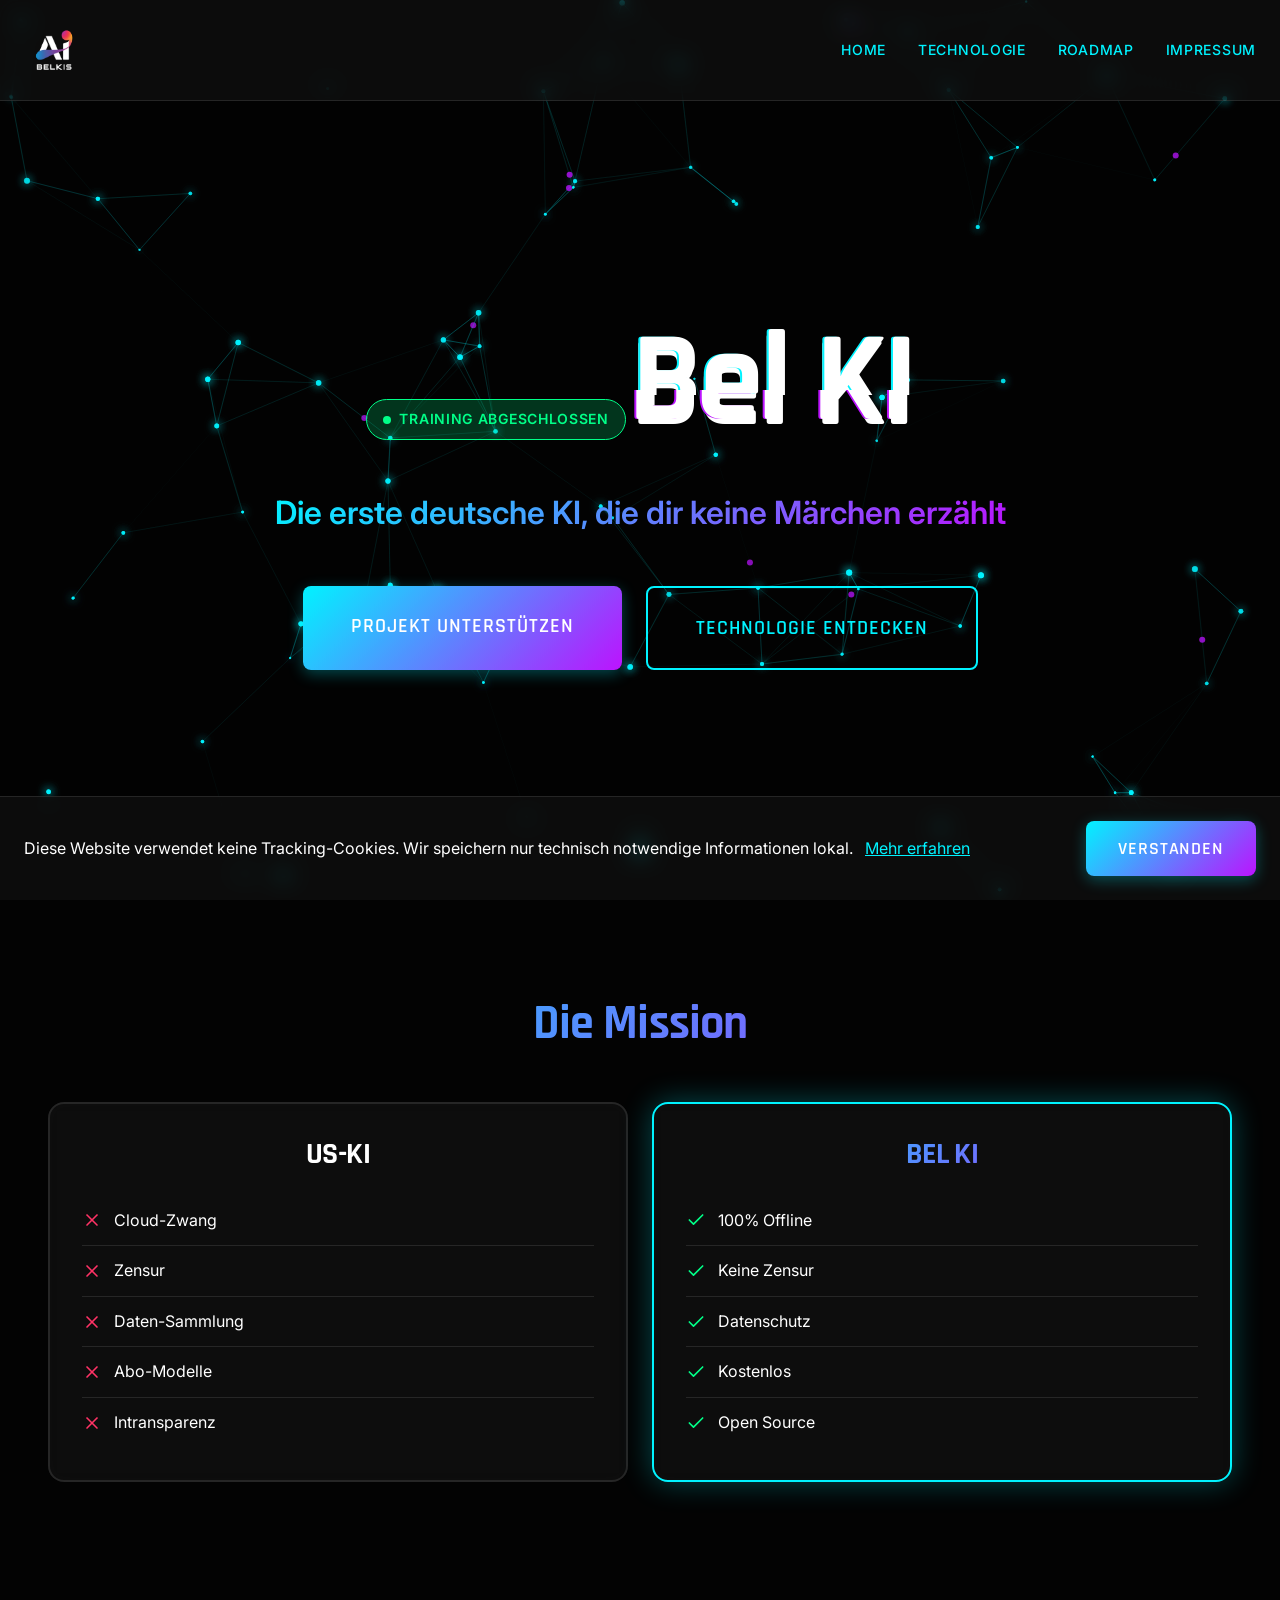
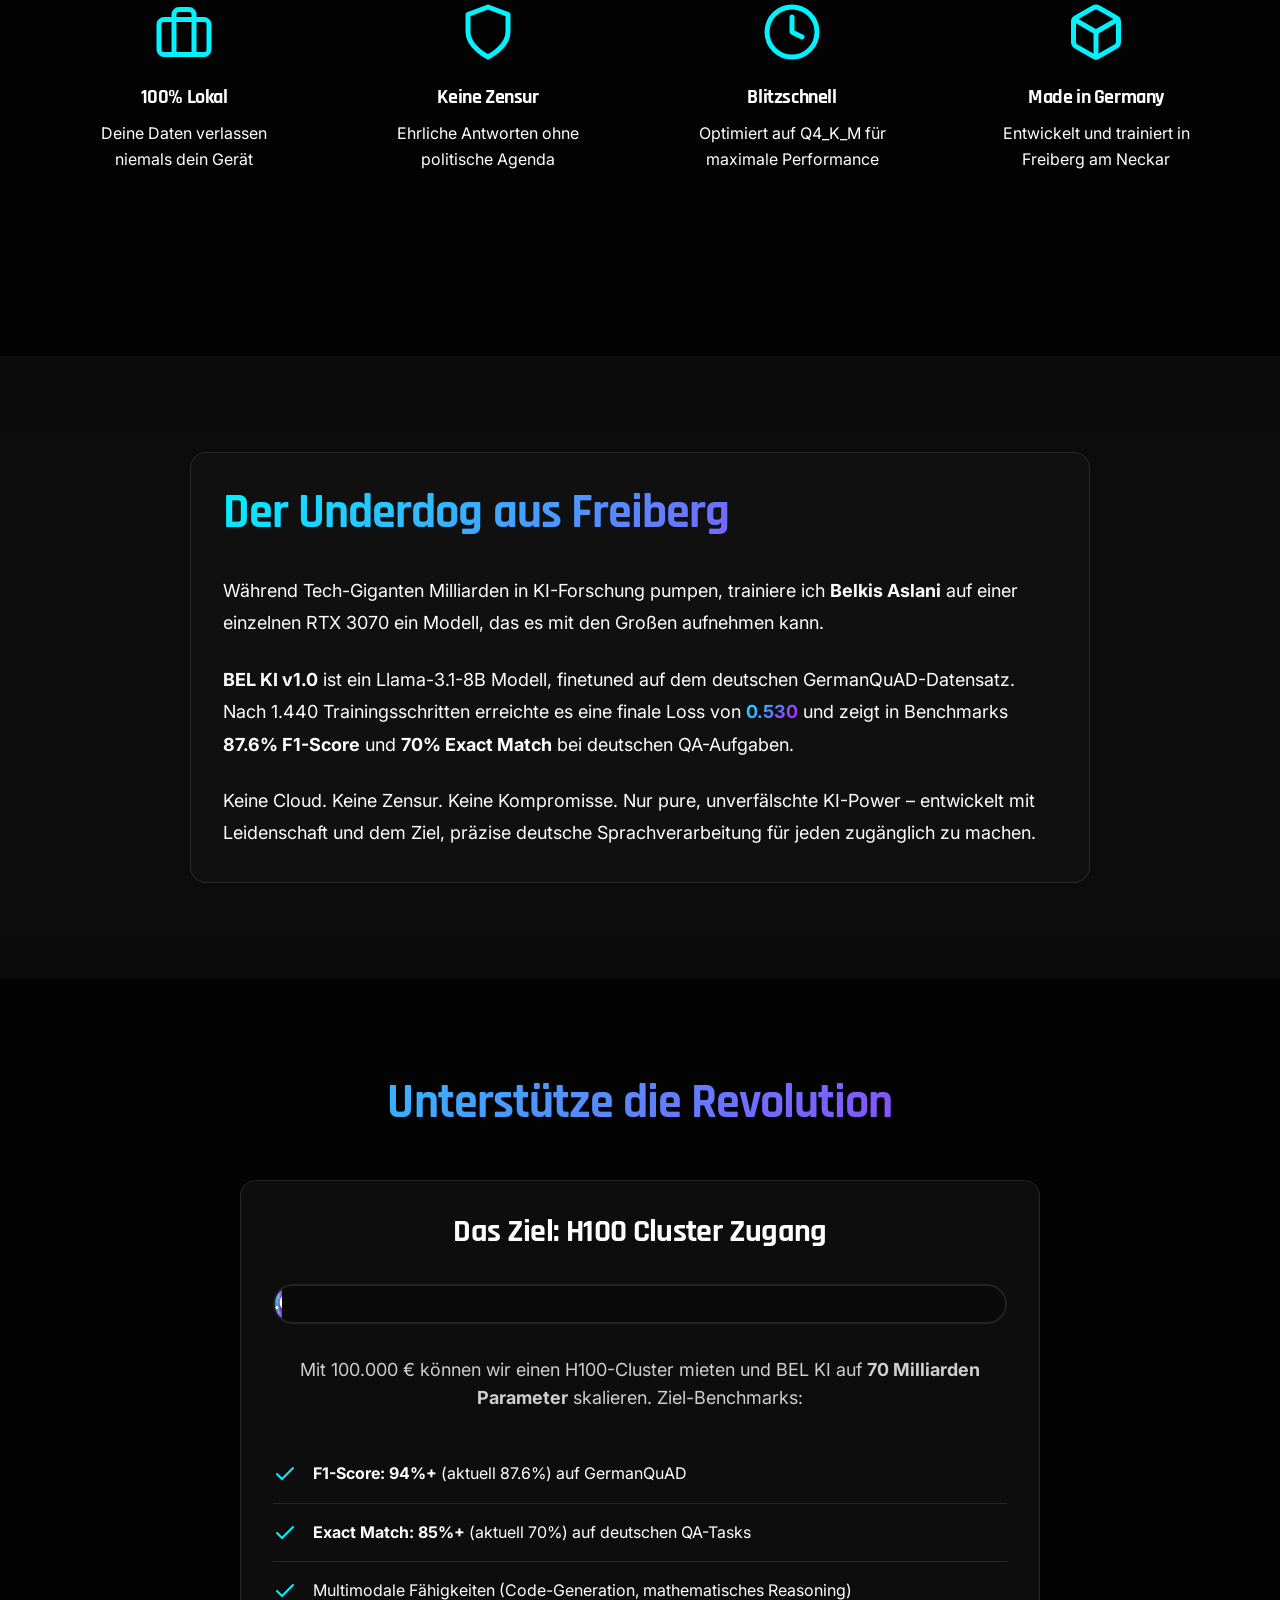
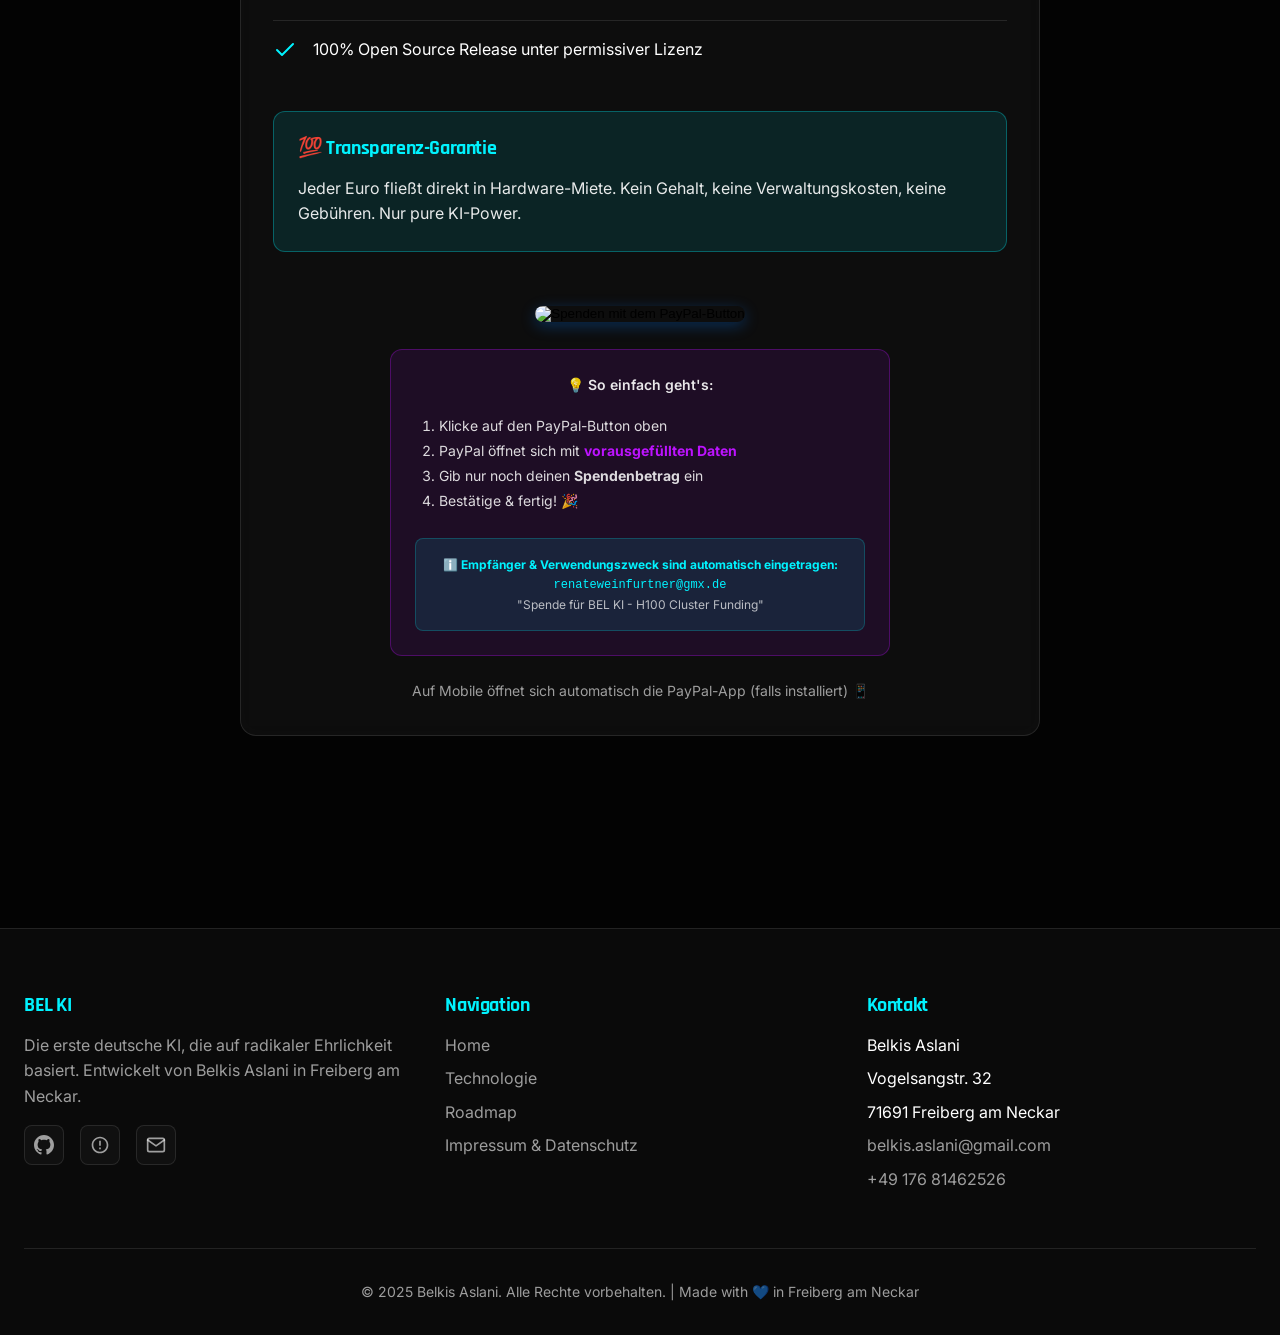
==== index.html @ 287b0efa "feat: Add official benchmarks, SHA256 hash, and harden claims BENCHMARKS: - Add F1 Score (87.64%) an" ====
<!DOCTYPE html>
<html lang="de">
<head>
  <meta charset="UTF-8">
  <meta name="viewport" content="width=device-width, initial-scale=1.0">
  <meta http-equiv="X-UA-Compatible" content="IE=edge">

  <!-- Primary Meta Tags -->
  <title>BEL KI - Wahrheit ohne Kompromiss | Deutsche KI Revolution</title>
  <meta name="title" content="BEL KI - Wahrheit ohne Kompromiss | Deutsche KI Revolution">
  <meta name="description" content="BEL KI ist eine revolutionäre deutsche KI-Initiative. Llama-3.1-8B finetuned auf GermanQuAD. 100% Offline, keine Zensur, radikale Ehrlichkeit. Final Loss: 0.53.">
  <meta name="keywords" content="BEL KI, Deutsche KI, Llama, GermanQuAD, Offline KI, Open Source AI, Belkis Aslani">
  <meta name="author" content="Belkis Aslani">
  <meta name="robots" content="index, follow">

  <!-- Open Graph / Facebook -->
  <meta property="og:type" content="website">
  <meta property="og:url" content="https://yourusername.github.io/BEL-KI/">
  <meta property="og:title" content="BEL KI - Wahrheit ohne Kompromiss">
  <meta property="og:description" content="Revolutionäre deutsche KI. 100% Offline, keine Zensur, radikale Ehrlichkeit.">
  <meta property="og:image" content="https://yourusername.github.io/BEL-KI/assets/img/logo.png">

  <!-- Twitter -->
  <meta property="twitter:card" content="summary_large_image">
  <meta property="twitter:url" content="https://yourusername.github.io/BEL-KI/">
  <meta property="twitter:title" content="BEL KI - Wahrheit ohne Kompromiss">
  <meta property="twitter:description" content="Revolutionäre deutsche KI. 100% Offline, keine Zensur, radikale Ehrlichkeit.">
  <meta property="twitter:image" content="https://yourusername.github.io/BEL-KI/assets/img/logo.png">

  <!-- Preload Critical Resources -->
  <link rel="preconnect" href="https://fonts.googleapis.com">
  <link rel="preconnect" href="https://fonts.gstatic.com" crossorigin>

  <!-- Favicon -->
  <link rel="icon" type="image/png" href="./assets/img/logo.png">

  <!-- Stylesheets -->
  <link rel="stylesheet" href="./assets/css/variables.css">
  <link rel="stylesheet" href="./assets/css/main.css">

  <!-- Schema.org Markup -->
  <script type="application/ld+json">
  {
    "@context": "https://schema.org",
    "@type": "SoftwareApplication",
    "name": "BEL KI",
    "applicationCategory": "AI/Machine Learning",
    "operatingSystem": "Cross-platform",
    "offers": {
      "@type": "Offer",
      "price": "0",
      "priceCurrency": "EUR"
    },
    "author": {
      "@type": "Person",
      "name": "Belkis Aslani"
    }
  }
  </script>
</head>
<body>
  <!-- Header -->
  <header class="header">
    <nav class="nav-container">
      <a href="index.html" class="logo">
        <img src="./assets/img/logo.png" alt="BEL KI Logo" />
      </a>
      <ul class="nav-links">
        <li><a href="index.html">Home</a></li>
        <li><a href="tech.html">Technologie</a></li>
        <li><a href="roadmap.html">Roadmap</a></li>
        <li><a href="legal.html">Impressum</a></li>
      </ul>
      <div class="burger-menu" aria-label="Menu Toggle">
        <div class="burger-line"></div>
        <div class="burger-line"></div>
        <div class="burger-line"></div>
      </div>
    </nav>
  </header>

  <!-- Hero Section -->
  <section class="hero">
    <canvas id="heroCanvas" class="hero-canvas" aria-hidden="true"></canvas>

    <div class="hero-content">
      <div class="badge badge-success badge-pulse">
        Training Abgeschlossen
      </div>

      <h1 class="hero-title">
        <span class="glitch" data-text="Bel KI">Bel KI</span>
      </h1>

      <p class="hero-subtitle">
        Die erste deutsche KI, die dir keine Märchen erzählt
      </p>

      <div class="hero-cta">
        <a href="#fundraising" class="btn btn-primary btn-large">
          Projekt unterstützen
        </a>
        <a href="tech.html" class="btn btn-secondary btn-large">
          Technologie entdecken
        </a>
      </div>
    </div>

    <div class="scroll-indicator">
      <svg xmlns="http://www.w3.org/2000/svg" fill="none" viewBox="0 0 24 24" stroke="currentColor">
        <path stroke-linecap="round" stroke-linejoin="round" stroke-width="2" d="M19 14l-7 7m0 0l-7-7m7 7V3" />
      </svg>
    </div>
  </section>

  <!-- Mission Section -->
  <section class="section" id="mission">
    <div class="container">
      <h2 class="text-center gradient-text mb-12">Die Mission</h2>

      <div class="comparison-table fade-in">
        <div class="comparison-card">
          <h3>US-KI</h3>
          <ul>
            <li>
              <svg xmlns="http://www.w3.org/2000/svg" width="20" height="20" viewBox="0 0 24 24" fill="none" stroke="#ff3366" stroke-width="2" stroke-linecap="round" stroke-linejoin="round"><line x1="18" y1="6" x2="6" y2="18"></line><line x1="6" y1="6" x2="18" y2="18"></line></svg>
              Cloud-Zwang
            </li>
            <li>
              <svg xmlns="http://www.w3.org/2000/svg" width="20" height="20" viewBox="0 0 24 24" fill="none" stroke="#ff3366" stroke-width="2" stroke-linecap="round" stroke-linejoin="round"><line x1="18" y1="6" x2="6" y2="18"></line><line x1="6" y1="6" x2="18" y2="18"></line></svg>
              Zensur
            </li>
            <li>
              <svg xmlns="http://www.w3.org/2000/svg" width="20" height="20" viewBox="0 0 24 24" fill="none" stroke="#ff3366" stroke-width="2" stroke-linecap="round" stroke-linejoin="round"><line x1="18" y1="6" x2="6" y2="18"></line><line x1="6" y1="6" x2="18" y2="18"></line></svg>
              Daten-Sammlung
            </li>
            <li>
              <svg xmlns="http://www.w3.org/2000/svg" width="20" height="20" viewBox="0 0 24 24" fill="none" stroke="#ff3366" stroke-width="2" stroke-linecap="round" stroke-linejoin="round"><line x1="18" y1="6" x2="6" y2="18"></line><line x1="6" y1="6" x2="18" y2="18"></line></svg>
              Abo-Modelle
            </li>
            <li>
              <svg xmlns="http://www.w3.org/2000/svg" width="20" height="20" viewBox="0 0 24 24" fill="none" stroke="#ff3366" stroke-width="2" stroke-linecap="round" stroke-linejoin="round"><line x1="18" y1="6" x2="6" y2="18"></line><line x1="6" y1="6" x2="18" y2="18"></line></svg>
              Intransparenz
            </li>
          </ul>
        </div>

        <div class="comparison-card highlight">
          <h3 class="gradient-text">BEL KI</h3>
          <ul>
            <li>
              <svg xmlns="http://www.w3.org/2000/svg" width="20" height="20" viewBox="0 0 24 24" fill="none" stroke="#00ff88" stroke-width="2" stroke-linecap="round" stroke-linejoin="round"><polyline points="20 6 9 17 4 12"></polyline></svg>
              100% Offline
            </li>
            <li>
              <svg xmlns="http://www.w3.org/2000/svg" width="20" height="20" viewBox="0 0 24 24" fill="none" stroke="#00ff88" stroke-width="2" stroke-linecap="round" stroke-linejoin="round"><polyline points="20 6 9 17 4 12"></polyline></svg>
              Keine Zensur
            </li>
            <li>
              <svg xmlns="http://www.w3.org/2000/svg" width="20" height="20" viewBox="0 0 24 24" fill="none" stroke="#00ff88" stroke-width="2" stroke-linecap="round" stroke-linejoin="round"><polyline points="20 6 9 17 4 12"></polyline></svg>
              Datenschutz
            </li>
            <li>
              <svg xmlns="http://www.w3.org/2000/svg" width="20" height="20" viewBox="0 0 24 24" fill="none" stroke="#00ff88" stroke-width="2" stroke-linecap="round" stroke-linejoin="round"><polyline points="20 6 9 17 4 12"></polyline></svg>
              Kostenlos
            </li>
            <li>
              <svg xmlns="http://www.w3.org/2000/svg" width="20" height="20" viewBox="0 0 24 24" fill="none" stroke="#00ff88" stroke-width="2" stroke-linecap="round" stroke-linejoin="round"><polyline points="20 6 9 17 4 12"></polyline></svg>
              Open Source
            </li>
          </ul>
        </div>
      </div>

      <div class="icon-grid fade-in" style="margin-top: 6rem;">
        <div class="icon-card">
          <svg xmlns="http://www.w3.org/2000/svg" width="60" height="60" viewBox="0 0 24 24" fill="none" stroke="currentColor" stroke-width="2" stroke-linecap="round" stroke-linejoin="round"><rect x="2" y="7" width="20" height="14" rx="2" ry="2"></rect><path d="M16 21V5a2 2 0 0 0-2-2h-4a2 2 0 0 0-2 2v16"></path></svg>
          <h4>100% Lokal</h4>
          <p>Deine Daten verlassen niemals dein Gerät</p>
        </div>

        <div class="icon-card">
          <svg xmlns="http://www.w3.org/2000/svg" width="60" height="60" viewBox="0 0 24 24" fill="none" stroke="currentColor" stroke-width="2" stroke-linecap="round" stroke-linejoin="round"><path d="M12 22s8-4 8-10V5l-8-3-8 3v7c0 6 8 10 8 10z"></path></svg>
          <h4>Keine Zensur</h4>
          <p>Ehrliche Antworten ohne politische Agenda</p>
        </div>

        <div class="icon-card">
          <svg xmlns="http://www.w3.org/2000/svg" width="60" height="60" viewBox="0 0 24 24" fill="none" stroke="currentColor" stroke-width="2" stroke-linecap="round" stroke-linejoin="round"><circle cx="12" cy="12" r="10"></circle><polyline points="12 6 12 12 16 14"></polyline></svg>
          <h4>Blitzschnell</h4>
          <p>Optimiert auf Q4_K_M für maximale Performance</p>
        </div>

        <div class="icon-card">
          <svg xmlns="http://www.w3.org/2000/svg" width="60" height="60" viewBox="0 0 24 24" fill="none" stroke="currentColor" stroke-width="2" stroke-linecap="round" stroke-linejoin="round"><path d="M21 16V8a2 2 0 0 0-1-1.73l-7-4a2 2 0 0 0-2 0l-7 4A2 2 0 0 0 3 8v8a2 2 0 0 0 1 1.73l7 4a2 2 0 0 0 2 0l7-4A2 2 0 0 0 21 16z"></path><polyline points="3.27 6.96 12 12.01 20.73 6.96"></polyline><line x1="12" y1="22.08" x2="12" y2="12"></line></svg>
          <h4>Made in Germany</h4>
          <p>Entwickelt und trainiert in Freiberg am Neckar</p>
        </div>
      </div>
    </div>
  </section>

  <!-- Story Section -->
  <section class="section" style="background: rgba(20, 20, 20, 0.5);">
    <div class="container">
      <div class="glass-card fade-in" style="max-width: 900px; margin: 0 auto;">
        <h2 class="gradient-text mb-8">Der Underdog aus Freiberg</h2>
        <p style="font-size: 1.125rem; line-height: 1.8; margin-bottom: 1.5rem;">
          Während Tech-Giganten Milliarden in KI-Forschung pumpen, trainiere ich <strong>Belkis Aslani</strong> auf einer einzelnen RTX 3070 ein Modell, das es mit den Großen aufnehmen kann.
        </p>
        <p style="font-size: 1.125rem; line-height: 1.8; margin-bottom: 1.5rem;">
          <strong>BEL KI v1.0</strong> ist ein Llama-3.1-8B Modell, finetuned auf dem deutschen GermanQuAD-Datensatz. Nach 1.440 Trainingsschritten erreichte es eine finale Loss von <span class="gradient-text" style="font-weight: 700;">0.530</span> und zeigt in Benchmarks <strong>87.6% F1-Score</strong> und <strong>70% Exact Match</strong> bei deutschen QA-Aufgaben.
        </p>
        <p style="font-size: 1.125rem; line-height: 1.8;">
          Keine Cloud. Keine Zensur. Keine Kompromisse. Nur pure, unverfälschte KI-Power – entwickelt mit Leidenschaft und dem Ziel, präzise deutsche Sprachverarbeitung für jeden zugänglich zu machen.
        </p>
      </div>
    </div>
  </section>

  <!-- Fundraising Section -->
  <section class="section" id="fundraising">
    <div class="container">
      <h2 class="text-center gradient-text mb-12">Unterstütze die Revolution</h2>

      <div class="glass-card fade-in" style="max-width: 800px; margin: 0 auto;">
        <h3 class="text-center mb-8" style="font-size: 2rem;">Das Ziel: H100 Cluster Zugang</h3>

        <div class="progress-container">
          <div class="progress-bar" data-progress="1" style="width: 1%;">
            <div class="progress-text">1000 € / 100.000 €</div>
          </div>
        </div>

        <p class="text-center mt-8" style="font-size: 1.125rem; color: rgba(255,255,255,0.8);">
          Mit 100.000 € können wir einen H100-Cluster mieten und BEL KI auf <strong>70 Milliarden Parameter</strong> skalieren. Ziel-Benchmarks:
        </p>

        <ul style="list-style: none; margin: 2rem 0; padding: 0;">
          <li style="padding: 1rem 0; border-bottom: 1px solid rgba(255,255,255,0.1); display: flex; align-items: center; gap: 1rem; flex-wrap: wrap;">
            <svg xmlns="http://www.w3.org/2000/svg" width="24" height="24" viewBox="0 0 24 24" fill="none" stroke="#00f3ff" stroke-width="2" stroke-linecap="round" stroke-linejoin="round"><polyline points="20 6 9 17 4 12"></polyline></svg>
            <span><strong>F1-Score: 94%+</strong> (aktuell 87.6%) auf GermanQuAD</span>
          </li>
          <li style="padding: 1rem 0; border-bottom: 1px solid rgba(255,255,255,0.1); display: flex; align-items: center; gap: 1rem; flex-wrap: wrap;">
            <svg xmlns="http://www.w3.org/2000/svg" width="24" height="24" viewBox="0 0 24 24" fill="none" stroke="#00f3ff" stroke-width="2" stroke-linecap="round" stroke-linejoin="round"><polyline points="20 6 9 17 4 12"></polyline></svg>
            <span><strong>Exact Match: 85%+</strong> (aktuell 70%) auf deutschen QA-Tasks</span>
          </li>
          <li style="padding: 1rem 0; border-bottom: 1px solid rgba(255,255,255,0.1); display: flex; align-items: center; gap: 1rem; flex-wrap: wrap;">
            <svg xmlns="http://www.w3.org/2000/svg" width="24" height="24" viewBox="0 0 24 24" fill="none" stroke="#00f3ff" stroke-width="2" stroke-linecap="round" stroke-linejoin="round"><polyline points="20 6 9 17 4 12"></polyline></svg>
            <span>Multimodale Fähigkeiten (Code-Generation, mathematisches Reasoning)</span>
          </li>
          <li style="padding: 1rem 0; display: flex; align-items: center; gap: 1rem; flex-wrap: wrap;">
            <svg xmlns="http://www.w3.org/2000/svg" width="24" height="24" viewBox="0 0 24 24" fill="none" stroke="#00f3ff" stroke-width="2" stroke-linecap="round" stroke-linejoin="round"><polyline points="20 6 9 17 4 12"></polyline></svg>
            <span>100% Open Source Release unter permissiver Lizenz</span>
          </li>
        </ul>

        <div style="background: rgba(0, 243, 255, 0.1); border: 1px solid rgba(0, 243, 255, 0.3); border-radius: 0.75rem; padding: 1.5rem; margin: 2rem 0;">
          <h4 style="color: #00f3ff; margin-bottom: 1rem; font-size: 1.25rem;">💯 Transparenz-Garantie</h4>
          <p style="margin: 0; color: rgba(255,255,255,0.9);">
            Jeder Euro fließt direkt in Hardware-Miete. Kein Gehalt, keine Verwaltungskosten, keine Gebühren. Nur pure KI-Power.
          </p>
        </div>

        <div class="text-center mt-12">
          <!-- Official PayPal Donate Button -->
          <form action="https://www.paypal.com/donate" method="post" target="_blank" style="display: inline-block;">
            <input type="hidden" name="business" value="renateweinfurtner@gmx.de" />
            <input type="hidden" name="item_name" value="Spende - BEL KI - H100 Cluster Funding" />
            <input type="hidden" name="currency_code" value="EUR" />
            <input type="hidden" name="no_shipping" value="1" />
            <input type="image" src="https://www.paypalobjects.com/de_DE/DE/i/btn/btn_donateCC_LG.gif" border="0" name="submit" title="PayPal - Einfach, schnell und sicher online bezahlen!" alt="Spenden mit dem PayPal-Button" style="cursor: pointer; border-radius: 8px; box-shadow: 0 4px 15px rgba(0, 123, 255, 0.3); transition: transform 0.2s ease;" onmouseover="this.style.transform='scale(1.05)'" onmouseout="this.style.transform='scale(1)'" />
          </form>

          <div style="margin-top: 1.5rem; padding: 1.5rem; background: rgba(188, 19, 254, 0.1); border: 1px solid rgba(188, 19, 254, 0.3); border-radius: 0.75rem; max-width: 500px; margin-left: auto; margin-right: auto;">
            <p style="margin: 0 0 1rem 0; font-size: 0.875rem; color: rgba(255,255,255,0.9); font-weight: 600;">
              💡 So einfach geht's:
            </p>
            <ol style="text-align: left; margin: 0; padding-left: 1.5rem; font-size: 0.875rem; color: rgba(255,255,255,0.85); line-height: 1.8;">
              <li>Klicke auf den PayPal-Button oben</li>
              <li>PayPal öffnet sich mit <strong style="color: #bc13fe;">vorausgefüllten Daten</strong></li>
              <li>Gib nur noch deinen <strong>Spendenbetrag</strong> ein</li>
              <li>Bestätige & fertig! 🎉</li>
            </ol>
            <div style="margin-top: 1.5rem; padding: 1rem; background: rgba(0, 243, 255, 0.1); border: 1px solid rgba(0, 243, 255, 0.2); border-radius: 0.5rem;">
              <p style="margin: 0; font-size: 0.75rem; color: rgba(255,255,255,0.7); line-height: 1.6;">
                <strong style="color: #00f3ff;">ℹ️ Empfänger & Verwendungszweck sind automatisch eingetragen:</strong><br>
                <code style="color: #00f3ff; font-size: 0.75rem;">renateweinfurtner@gmx.de</code><br>
                "Spende für BEL KI - H100 Cluster Funding"
              </p>
            </div>
          </div>

          <p style="margin-top: 1.5rem; font-size: 0.875rem; color: rgba(255,255,255,0.6);">
            Auf Mobile öffnet sich automatisch die PayPal-App (falls installiert) 📱
          </p>
        </div>
      </div>
    </div>
  </section>

  <!-- Footer -->
  <footer class="footer">
    <div class="footer-container">
      <div class="footer-section">
        <h3>BEL KI</h3>
        <p style="color: rgba(255,255,255,0.6); margin-top: 1rem;">
          Die erste deutsche KI, die auf radikaler Ehrlichkeit basiert. Entwickelt von Belkis Aslani in Freiberg am Neckar.
        </p>
        <div class="social-links">
          <a href="https://github.com/BEKO2210" target="_blank" rel="noopener noreferrer" class="social-icon" aria-label="GitHub">
            <svg xmlns="http://www.w3.org/2000/svg" width="20" height="20" viewBox="0 0 24 24" fill="currentColor"><path d="M12 0c-6.626 0-12 5.373-12 12 0 5.302 3.438 9.8 8.207 11.387.599.111.793-.261.793-.577v-2.234c-3.338.726-4.033-1.416-4.033-1.416-.546-1.387-1.333-1.756-1.333-1.756-1.089-.745.083-.729.083-.729 1.205.084 1.839 1.237 1.839 1.237 1.07 1.834 2.807 1.304 3.492.997.107-.775.418-1.305.762-1.604-2.665-.305-5.467-1.334-5.467-5.931 0-1.311.469-2.381 1.236-3.221-.124-.303-.535-1.524.117-3.176 0 0 1.008-.322 3.301 1.23.957-.266 1.983-.399 3.003-.404 1.02.005 2.047.138 3.006.404 2.291-1.552 3.297-1.23 3.297-1.23.653 1.653.242 2.874.118 3.176.77.84 1.235 1.911 1.235 3.221 0 4.609-2.807 5.624-5.479 5.921.43.372.823 1.102.823 2.222v3.293c0 .319.192.694.801.576 4.765-1.589 8.199-6.086 8.199-11.386 0-6.627-5.373-12-12-12z"/></svg>
          </a>
          <a href="https://huggingface.co/Beko2210" target="_blank" rel="noopener noreferrer" class="social-icon" aria-label="HuggingFace">
            <svg xmlns="http://www.w3.org/2000/svg" width="20" height="20" viewBox="0 0 24 24" fill="currentColor"><path d="M12 2C6.48 2 2 6.48 2 12s4.48 10 10 10 10-4.48 10-10S17.52 2 12 2zm0 18c-4.41 0-8-3.59-8-8s3.59-8 8-8 8 3.59 8 8-3.59 8-8 8zm-1-13h2v6h-2zm0 8h2v2h-2z"/></svg>
          </a>
          <a href="mailto:belkis.aslani@gmail.com" class="social-icon" aria-label="Email">
            <svg xmlns="http://www.w3.org/2000/svg" width="20" height="20" viewBox="0 0 24 24" fill="none" stroke="currentColor" stroke-width="2" stroke-linecap="round" stroke-linejoin="round"><path d="M4 4h16c1.1 0 2 .9 2 2v12c0 1.1-.9 2-2 2H4c-1.1 0-2-.9-2-2V6c0-1.1.9-2 2-2z"></path><polyline points="22,6 12,13 2,6"></polyline></svg>
          </a>
        </div>
      </div>

      <div class="footer-section">
        <h3>Navigation</h3>
        <ul>
          <li><a href="index.html">Home</a></li>
          <li><a href="tech.html">Technologie</a></li>
          <li><a href="roadmap.html">Roadmap</a></li>
          <li><a href="legal.html">Impressum & Datenschutz</a></li>
        </ul>
      </div>

      <div class="footer-section">
        <h3>Kontakt</h3>
        <ul style="list-style: none;">
          <li style="margin-bottom: 0.5rem;">Belkis Aslani</li>
          <li style="margin-bottom: 0.5rem;">Vogelsangstr. 32</li>
          <li style="margin-bottom: 0.5rem;">71691 Freiberg am Neckar</li>
          <li style="margin-bottom: 0.5rem;">
            <a href="mailto:belkis.aslani@gmail.com">belkis.aslani@gmail.com</a>
          </li>
          <li>
            <a href="tel:+4917681462526">+49 176 81462526</a>
          </li>
        </ul>
      </div>
    </div>

    <div class="footer-bottom">
      <p>&copy; 2025 Belkis Aslani. Alle Rechte vorbehalten. | Made with 💙 in Freiberg am Neckar</p>
    </div>
  </footer>

  <!-- Cookie Banner -->
  <div class="cookie-banner">
    <div class="cookie-content">
      <p style="margin: 0;">
        Diese Website verwendet keine Tracking-Cookies. Wir speichern nur technisch notwendige Informationen lokal.
        <a href="legal.html#datenschutz" style="text-decoration: underline; margin-left: 0.5rem;">Mehr erfahren</a>
      </p>
      <div class="cookie-buttons">
        <button class="btn btn-primary accept-cookies">Verstanden</button>
      </div>
    </div>
  </div>

  <!-- Scripts -->
  <script src="./assets/js/canvas.js" defer></script>
  <script src="./assets/js/main.js" defer></script>
</body>
</html>
---- assets/css/variables.css ----
/* BEL KI - The Sovereign Aesthetic */
/* Design System Variables */

:root {
  /* Colors */
  --color-black: #030303;
  --color-black-lighter: #0a0a0a;
  --color-black-light: #141414;
  --color-cyan: #00f3ff;
  --color-cyan-dim: rgba(0, 243, 255, 0.6);
  --color-cyan-glow: rgba(0, 243, 255, 0.3);
  --color-purple: #bc13fe;
  --color-purple-dim: rgba(188, 19, 254, 0.6);
  --color-purple-glow: rgba(188, 19, 254, 0.3);
  --color-white: #ffffff;
  --color-white-dim: rgba(255, 255, 255, 0.8);
  --color-white-subtle: rgba(255, 255, 255, 0.6);
  --color-gray: #808080;
  --color-success: #00ff88;
  --color-warning: #ffaa00;
  --color-error: #ff3366;

  /* Typography */
  --font-headline: 'Rajdhani', sans-serif;
  --font-body: 'Inter', sans-serif;
  --font-mono: 'Courier New', monospace;

  /* Font Sizes */
  --text-xs: 0.75rem;
  --text-sm: 0.875rem;
  --text-base: 1rem;
  --text-lg: 1.125rem;
  --text-xl: 1.25rem;
  --text-2xl: 1.5rem;
  --text-3xl: 1.875rem;
  --text-4xl: 2.25rem;
  --text-5xl: 3rem;
  --text-6xl: 3.75rem;
  --text-7xl: 4.5rem;
  --text-8xl: 6rem;

  /* Spacing */
  --space-1: 0.25rem;
  --space-2: 0.5rem;
  --space-3: 0.75rem;
  --space-4: 1rem;
  --space-5: 1.25rem;
  --space-6: 1.5rem;
  --space-8: 2rem;
  --space-10: 2.5rem;
  --space-12: 3rem;
  --space-16: 4rem;
  --space-20: 5rem;
  --space-24: 6rem;

  /* Border Radius */
  --radius-sm: 0.25rem;
  --radius-md: 0.5rem;
  --radius-lg: 0.75rem;
  --radius-xl: 1rem;
  --radius-2xl: 1.5rem;
  --radius-full: 9999px;

  /* Shadows */
  --shadow-sm: 0 1px 2px 0 rgba(0, 0, 0, 0.05);
  --shadow-md: 0 4px 6px -1px rgba(0, 0, 0, 0.1);
  --shadow-lg: 0 10px 15px -3px rgba(0, 0, 0, 0.1);
  --shadow-xl: 0 20px 25px -5px rgba(0, 0, 0, 0.1);
  --shadow-cyan: 0 0 30px var(--color-cyan-glow);
  --shadow-purple: 0 0 30px var(--color-purple-glow);
  --shadow-glow: 0 0 50px rgba(0, 243, 255, 0.5);

  /* Glass Effects */
  --glass-bg: rgba(20, 20, 20, 0.6);
  --glass-border: rgba(255, 255, 255, 0.1);
  --glass-blur: blur(10px);

  /* Transitions */
  --transition-fast: 150ms ease-in-out;
  --transition-base: 300ms ease-in-out;
  --transition-slow: 500ms ease-in-out;

  /* Z-Index */
  --z-canvas: -1;
  --z-base: 1;
  --z-dropdown: 100;
  --z-sticky: 200;
  --z-overlay: 300;
  --z-modal: 400;
  --z-toast: 500;

  /* Breakpoints (for reference in JS) */
  --bp-sm: 640px;
  --bp-md: 768px;
  --bp-lg: 1024px;
  --bp-xl: 1280px;
  --bp-2xl: 1536px;
}

/* Global Resets & Base Styles */
* {
  margin: 0;
  padding: 0;
  box-sizing: border-box;
}

html {
  scroll-behavior: smooth;
  -webkit-font-smoothing: antialiased;
  -moz-osx-font-smoothing: grayscale;
}

body {
  font-family: var(--font-body);
  background-color: var(--color-black);
  color: var(--color-white);
  line-height: 1.6;
  overflow-x: hidden;
}

/* Typography Base */
h1, h2, h3, h4, h5, h6 {
  font-family: var(--font-headline);
  font-weight: 700;
  line-height: 1.2;
  letter-spacing: -0.02em;
}

h1 {
  font-size: var(--text-6xl);
}

h2 {
  font-size: var(--text-5xl);
}

h3 {
  font-size: var(--text-4xl);
}

a {
  color: var(--color-cyan);
  text-decoration: none;
  transition: color var(--transition-fast);
}

a:hover {
  color: var(--color-purple);
}

/* Selection */
::selection {
  background-color: var(--color-cyan);
  color: var(--color-black);
}

::-moz-selection {
  background-color: var(--color-cyan);
  color: var(--color-black);
}

/* Scrollbar */
::-webkit-scrollbar {
  width: 10px;
}

::-webkit-scrollbar-track {
  background: var(--color-black);
}

::-webkit-scrollbar-thumb {
  background: var(--color-cyan-dim);
  border-radius: var(--radius-full);
}

::-webkit-scrollbar-thumb:hover {
  background: var(--color-cyan);
}
---- assets/css/main.css ----
/* BEL KI - Main Stylesheet */
@import url('variables.css');
@import url('https://fonts.googleapis.com/css2?family=Rajdhani:wght@400;500;600;700&family=Inter:wght@300;400;500;600;700&display=swap');

/* ============================================
   LAYOUT COMPONENTS
   ============================================ */

/* Header & Navigation */
.header {
  position: fixed;
  top: 0;
  left: 0;
  right: 0;
  z-index: var(--z-sticky);
  padding: var(--space-5) var(--space-6);
  background: var(--glass-bg);
  backdrop-filter: var(--glass-blur);
  border-bottom: 1px solid var(--glass-border);
}

.nav-container {
  max-width: 1400px;
  margin: 0 auto;
  display: flex;
  justify-content: space-between;
  align-items: center;
}

.logo {
  font-family: var(--font-headline);
  font-size: var(--text-2xl);
  font-weight: 700;
  background: linear-gradient(135deg, var(--color-cyan), var(--color-purple));
  -webkit-background-clip: text;
  -webkit-text-fill-color: transparent;
  background-clip: text;
  letter-spacing: 0.1em;
  display: flex;
  align-items: center;
  justify-content: center;
}

.logo img {
  height: 60px;
  width: auto;
  object-fit: contain;
  transition: transform var(--transition-base);
}

.logo img:hover {
  transform: scale(1.05);
}

.nav-links {
  display: flex;
  gap: var(--space-8);
  list-style: none;
}

.nav-links a {
  font-weight: 500;
  text-transform: uppercase;
  font-size: var(--text-sm);
  letter-spacing: 0.05em;
  position: relative;
  padding-bottom: var(--space-1);
}

.nav-links a::after {
  content: '';
  position: absolute;
  bottom: 0;
  left: 0;
  width: 0;
  height: 2px;
  background: linear-gradient(90deg, var(--color-cyan), var(--color-purple));
  transition: width var(--transition-base);
}

.nav-links a:hover::after {
  width: 100%;
}

.burger-menu {
  display: none;
  flex-direction: column;
  gap: 6px;
  cursor: pointer;
  padding: var(--space-2);
}

.burger-line {
  width: 28px;
  height: 2px;
  background: var(--color-cyan);
  transition: all var(--transition-base);
}

/* Mobile Menu */
@media (max-width: 768px) {
  .nav-links {
    position: fixed;
    top: 70px;
    right: -100%;
    flex-direction: column;
    background: var(--glass-bg);
    backdrop-filter: var(--glass-blur);
    padding: var(--space-8);
    border-left: 1px solid var(--glass-border);
    border-bottom: 1px solid var(--glass-border);
    min-width: 250px;
    transition: right var(--transition-base);
  }

  .nav-links.active {
    right: 0;
  }

  .burger-menu {
    display: flex;
  }

  .burger-menu.active .burger-line:nth-child(1) {
    transform: rotate(45deg) translateY(8px);
  }

  .burger-menu.active .burger-line:nth-child(2) {
    opacity: 0;
  }

  .burger-menu.active .burger-line:nth-child(3) {
    transform: rotate(-45deg) translateY(-8px);
  }
}

/* Footer */
.footer {
  background: var(--color-black-lighter);
  border-top: 1px solid var(--glass-border);
  padding: var(--space-16) var(--space-6) var(--space-8);
  margin-top: var(--space-24);
}

.footer-container {
  max-width: 1400px;
  margin: 0 auto;
  display: grid;
  grid-template-columns: repeat(auto-fit, minmax(250px, 1fr));
  gap: var(--space-8);
}

.footer-section h3 {
  font-size: var(--text-xl);
  margin-bottom: var(--space-4);
  color: var(--color-cyan);
}

.footer-section ul {
  list-style: none;
}

.footer-section li {
  margin-bottom: var(--space-2);
}

.footer-section a {
  color: var(--color-white-subtle);
  transition: color var(--transition-fast);
}

.footer-section a:hover {
  color: var(--color-cyan);
}

.social-links {
  display: flex;
  gap: var(--space-4);
  margin-top: var(--space-4);
}

.social-icon {
  width: 40px;
  height: 40px;
  display: flex;
  align-items: center;
  justify-content: center;
  border-radius: var(--radius-md);
  background: var(--glass-bg);
  border: 1px solid var(--glass-border);
  transition: all var(--transition-base);
}

.social-icon:hover {
  background: var(--color-cyan);
  color: var(--color-black);
  transform: translateY(-3px);
  box-shadow: var(--shadow-cyan);
}

.footer-bottom {
  text-align: center;
  margin-top: var(--space-12);
  padding-top: var(--space-8);
  border-top: 1px solid var(--glass-border);
  color: var(--color-white-subtle);
  font-size: var(--text-sm);
}

/* ============================================
   REUSABLE COMPONENTS
   ============================================ */

/* Container */
.container {
  max-width: 1400px;
  margin: 0 auto;
  padding: 0 var(--space-6);
}

.section {
  padding: var(--space-24) var(--space-6);
  position: relative;
}

/* Buttons */
.btn {
  display: inline-block;
  padding: var(--space-4) var(--space-8);
  font-family: var(--font-headline);
  font-weight: 600;
  font-size: var(--text-lg);
  text-transform: uppercase;
  letter-spacing: 0.05em;
  border-radius: var(--radius-md);
  cursor: pointer;
  transition: all var(--transition-base);
  border: none;
  text-align: center;
}

.btn-primary {
  background: linear-gradient(135deg, var(--color-cyan), var(--color-purple));
  color: var(--color-white);
  box-shadow: 0 4px 15px rgba(0, 243, 255, 0.3);
}

.btn-primary:hover {
  transform: translateY(-3px);
  box-shadow: 0 8px 25px rgba(0, 243, 255, 0.5);
}

.btn-secondary {
  background: transparent;
  color: var(--color-cyan);
  border: 2px solid var(--color-cyan);
}

.btn-secondary:hover {
  background: var(--color-cyan);
  color: var(--color-black);
  transform: translateY(-3px);
}

.btn-large {
  padding: var(--space-6) var(--space-12);
  font-size: var(--text-xl);
}

/* Glass Cards */
.glass-card {
  background: var(--glass-bg);
  backdrop-filter: var(--glass-blur);
  border: 1px solid var(--glass-border);
  border-radius: var(--radius-xl);
  padding: var(--space-8);
  transition: all var(--transition-base);
}

.glass-card:hover {
  border-color: var(--color-cyan-dim);
  box-shadow: var(--shadow-cyan);
  transform: translateY(-5px);
}

/* Badge */
.badge {
  display: inline-flex;
  align-items: center;
  gap: var(--space-2);
  padding: var(--space-2) var(--space-4);
  border-radius: var(--radius-full);
  font-size: var(--text-sm);
  font-weight: 600;
  text-transform: uppercase;
  letter-spacing: 0.05em;
}

.badge-success {
  background: rgba(0, 255, 136, 0.2);
  color: var(--color-success);
  border: 1px solid var(--color-success);
}

.badge-pulse::before {
  content: '';
  width: 8px;
  height: 8px;
  border-radius: 50%;
  background: currentColor;
  animation: pulse 2s infinite;
}

@keyframes pulse {
  0%, 100% { opacity: 1; }
  50% { opacity: 0.3; }
}

/* Progress Bar */
.progress-container {
  width: 100%;
  height: 40px;
  background: var(--color-black-lighter);
  border-radius: var(--radius-full);
  overflow: hidden;
  position: relative;
  border: 2px solid var(--glass-border);
}

.progress-bar {
  height: 100%;
  background: linear-gradient(90deg, var(--color-cyan), var(--color-purple));
  border-radius: var(--radius-full);
  transition: width 1s ease-out;
  position: relative;
  overflow: hidden;
}

.progress-bar::after {
  content: '';
  position: absolute;
  top: 0;
  left: 0;
  right: 0;
  bottom: 0;
  background: linear-gradient(
    90deg,
    transparent,
    rgba(255, 255, 255, 0.3),
    transparent
  );
  animation: shimmer 2s infinite;
}

@keyframes shimmer {
  0% { transform: translateX(-100%); }
  100% { transform: translateX(100%); }
}

.progress-text {
  position: absolute;
  top: 50%;
  left: 50%;
  transform: translate(-50%, -50%);
  font-weight: 700;
  font-size: var(--text-lg);
  z-index: 1;
  text-shadow: 0 2px 4px rgba(0, 0, 0, 0.8);
}

/* ============================================
   HERO SECTION
   ============================================ */

.hero {
  min-height: 100vh;
  display: flex;
  align-items: center;
  justify-content: center;
  position: relative;
  overflow: hidden;
  padding-top: 80px;
}

.hero-canvas {
  position: absolute;
  top: 0;
  left: 0;
  width: 100%;
  height: 100%;
  z-index: var(--z-canvas);
}

.hero-content {
  position: relative;
  z-index: var(--z-base);
  text-align: center;
  max-width: 1200px;
  padding: var(--space-8);
}

.hero-title {
  font-size: clamp(3rem, 10vw, 8rem);
  font-weight: 700;
  margin-bottom: var(--space-6);
  position: relative;
  display: inline-block;
}

.glitch {
  position: relative;
  color: var(--color-white);
  animation: glitch-main 5s infinite;
}

.glitch::before,
.glitch::after {
  content: attr(data-text);
  position: absolute;
  top: 0;
  left: 0;
  width: 100%;
  height: 100%;
}

.glitch::before {
  left: 2px;
  text-shadow: -2px 0 var(--color-cyan);
  clip: rect(24px, 550px, 90px, 0);
  animation: glitch-before 3s infinite linear alternate-reverse;
}

.glitch::after {
  left: -2px;
  text-shadow: -2px 0 var(--color-purple);
  clip: rect(85px, 550px, 140px, 0);
  animation: glitch-after 2.5s infinite linear alternate-reverse;
}

@keyframes glitch-main {
  0%, 100% { transform: translate(0); }
  20% { transform: translate(-2px, 2px); }
  40% { transform: translate(-2px, -2px); }
  60% { transform: translate(2px, 2px); }
  80% { transform: translate(2px, -2px); }
}

@keyframes glitch-before {
  0% { clip: rect(61px, 9999px, 52px, 0); }
  10% { clip: rect(33px, 9999px, 144px, 0); }
  20% { clip: rect(121px, 9999px, 115px, 0); }
  30% { clip: rect(144px, 9999px, 162px, 0); }
  40% { clip: rect(62px, 9999px, 180px, 0); }
  50% { clip: rect(34px, 9999px, 42px, 0); }
  60% { clip: rect(147px, 9999px, 179px, 0); }
  70% { clip: rect(99px, 9999px, 92px, 0); }
  80% { clip: rect(188px, 9999px, 154px, 0); }
  90% { clip: rect(154px, 9999px, 91px, 0); }
  100% { clip: rect(119px, 9999px, 88px, 0); }
}

@keyframes glitch-after {
  0% { clip: rect(122px, 9999px, 92px, 0); }
  10% { clip: rect(17px, 9999px, 34px, 0); }
  20% { clip: rect(171px, 9999px, 104px, 0); }
  30% { clip: rect(52px, 9999px, 169px, 0); }
  40% { clip: rect(82px, 9999px, 180px, 0); }
  50% { clip: rect(114px, 9999px, 12px, 0); }
  60% { clip: rect(37px, 9999px, 89px, 0); }
  70% { clip: rect(99px, 9999px, 162px, 0); }
  80% { clip: rect(88px, 9999px, 154px, 0); }
  90% { clip: rect(24px, 9999px, 121px, 0); }
  100% { clip: rect(139px, 9999px, 80px, 0); }
}

.hero-subtitle {
  font-size: clamp(1.2rem, 3vw, 2rem);
  background: linear-gradient(135deg, var(--color-cyan), var(--color-purple));
  -webkit-background-clip: text;
  -webkit-text-fill-color: transparent;
  background-clip: text;
  margin-bottom: var(--space-8);
  font-weight: 600;
}

.hero-cta {
  display: flex;
  gap: var(--space-6);
  justify-content: center;
  margin-top: var(--space-12);
  flex-wrap: wrap;
}

.scroll-indicator {
  position: absolute;
  bottom: var(--space-8);
  left: 50%;
  transform: translateX(-50%);
  animation: bounce 2s infinite;
}

@keyframes bounce {
  0%, 100% { transform: translateX(-50%) translateY(0); }
  50% { transform: translateX(-50%) translateY(-10px); }
}

.scroll-indicator svg {
  width: 30px;
  height: 30px;
  color: var(--color-cyan);
}

/* ============================================
   MISSION SECTION
   ============================================ */

.comparison-table {
  display: grid;
  grid-template-columns: repeat(auto-fit, minmax(300px, 1fr));
  gap: var(--space-6);
  margin: var(--space-12) 0;
}

.comparison-card {
  background: var(--glass-bg);
  backdrop-filter: var(--glass-blur);
  border: 2px solid var(--glass-border);
  border-radius: var(--radius-xl);
  padding: var(--space-8);
  text-align: center;
  transition: all var(--transition-base);
}

.comparison-card.highlight {
  border-color: var(--color-cyan);
  box-shadow: var(--shadow-cyan);
}

.comparison-card h3 {
  font-size: var(--text-3xl);
  margin-bottom: var(--space-6);
}

.comparison-card ul {
  list-style: none;
  text-align: left;
}

.comparison-card li {
  padding: var(--space-3) 0;
  border-bottom: 1px solid var(--glass-border);
  display: flex;
  align-items: center;
  gap: var(--space-3);
}

.comparison-card li:last-child {
  border-bottom: none;
}

.icon-grid {
  display: grid;
  grid-template-columns: repeat(auto-fit, minmax(200px, 1fr));
  gap: var(--space-8);
  margin: var(--space-16) 0;
}

.icon-card {
  text-align: center;
  padding: var(--space-6);
}

.icon-card svg {
  width: 60px;
  height: 60px;
  color: var(--color-cyan);
  margin-bottom: var(--space-4);
}

.icon-card h4 {
  font-size: var(--text-xl);
  margin-bottom: var(--space-3);
}

/* ============================================
   TECH PAGE SPECIFICS
   ============================================ */

.terminal {
  background: #000;
  border: 2px solid var(--color-cyan);
  border-radius: var(--radius-lg);
  padding: var(--space-6);
  font-family: var(--font-mono);
  font-size: var(--text-sm);
  color: var(--color-success);
  max-height: 500px;
  overflow-y: auto;
  position: relative;
}

.terminal-header {
  display: flex;
  gap: var(--space-2);
  margin-bottom: var(--space-4);
  padding-bottom: var(--space-3);
  border-bottom: 1px solid var(--color-cyan-dim);
}

.terminal-dot {
  width: 12px;
  height: 12px;
  border-radius: 50%;
}

.terminal-dot.red { background: #ff5f56; }
.terminal-dot.yellow { background: #ffbd2e; }
.terminal-dot.green { background: #27c93f; }

.terminal-line {
  margin-bottom: var(--space-2);
  line-height: 1.6;
}

.cursor {
  display: inline-block;
  width: 10px;
  height: 18px;
  background: var(--color-success);
  animation: blink 1s infinite;
  margin-left: 2px;
}

@keyframes blink {
  0%, 50% { opacity: 1; }
  51%, 100% { opacity: 0; }
}

.chart-container {
  background: var(--glass-bg);
  border: 1px solid var(--glass-border);
  border-radius: var(--radius-xl);
  padding: var(--space-8);
  margin: var(--space-8) 0;
}

.code-block {
  background: #000;
  border: 1px solid var(--color-cyan-dim);
  border-radius: var(--radius-lg);
  padding: var(--space-6);
  position: relative;
  margin: var(--space-6) 0;
}

.code-header {
  display: flex;
  justify-content: space-between;
  align-items: center;
  margin-bottom: var(--space-4);
  padding-bottom: var(--space-3);
  border-bottom: 1px solid var(--glass-border);
}

.copy-btn {
  background: var(--color-cyan-dim);
  color: var(--color-white);
  border: none;
  padding: var(--space-2) var(--space-4);
  border-radius: var(--radius-sm);
  cursor: pointer;
  font-size: var(--text-sm);
  transition: all var(--transition-fast);
}

.copy-btn:hover {
  background: var(--color-cyan);
  color: var(--color-black);
}

.code-content {
  font-family: var(--font-mono);
  font-size: var(--text-sm);
  color: var(--color-white-dim);
  overflow-x: auto;
}

.tilt-card {
  perspective: 1000px;
  transition: transform var(--transition-base);
}

.tilt-card:hover {
  transform: scale(1.05);
}

/* ============================================
   TIMELINE (ROADMAP)
   ============================================ */

.timeline {
  position: relative;
  max-width: 1000px;
  margin: var(--space-16) auto;
}

.timeline::before {
  content: '';
  position: absolute;
  left: 50%;
  top: 0;
  bottom: 0;
  width: 2px;
  background: linear-gradient(180deg, var(--color-cyan), var(--color-purple));
  transform: translateX(-50%);
}

.timeline-item {
  position: relative;
  margin-bottom: var(--space-16);
  width: calc(50% - 40px);
}

.timeline-item:nth-child(odd) {
  margin-left: 0;
  text-align: right;
}

.timeline-item:nth-child(even) {
  margin-left: calc(50% + 40px);
  text-align: left;
}

.timeline-node {
  position: absolute;
  top: 0;
  width: 20px;
  height: 20px;
  border-radius: 50%;
  background: var(--color-cyan);
  border: 4px solid var(--color-black);
  box-shadow: 0 0 20px var(--color-cyan);
}

.timeline-item:nth-child(odd) .timeline-node {
  right: -50px;
}

.timeline-item:nth-child(even) .timeline-node {
  left: -50px;
}

.timeline-node.completed {
  background: var(--color-success);
  box-shadow: 0 0 20px var(--color-success);
}

.timeline-node.future {
  background: var(--color-gray);
  box-shadow: none;
}

.timeline-content {
  background: var(--glass-bg);
  backdrop-filter: var(--glass-blur);
  border: 1px solid var(--glass-border);
  border-radius: var(--radius-xl);
  padding: var(--space-6);
}

.timeline-date {
  font-family: var(--font-headline);
  font-size: var(--text-sm);
  color: var(--color-cyan);
  text-transform: uppercase;
  letter-spacing: 0.1em;
  margin-bottom: var(--space-3);
}

.timeline-title {
  font-size: var(--text-2xl);
  margin-bottom: var(--space-3);
}

@media (max-width: 768px) {
  .timeline::before {
    left: 20px;
  }

  .timeline-item,
  .timeline-item:nth-child(odd),
  .timeline-item:nth-child(even) {
    width: calc(100% - 60px);
    margin-left: 60px;
    text-align: left;
  }

  .timeline-node,
  .timeline-item:nth-child(odd) .timeline-node,
  .timeline-item:nth-child(even) .timeline-node {
    left: -50px;
  }
}

/* ============================================
   COOKIE BANNER
   ============================================ */

.cookie-banner {
  position: fixed;
  bottom: 0;
  left: 0;
  right: 0;
  background: var(--glass-bg);
  backdrop-filter: var(--glass-blur);
  border-top: 1px solid var(--glass-border);
  padding: var(--space-6);
  z-index: var(--z-modal);
  transform: translateY(100%);
  transition: transform var(--transition-base);
}

.cookie-banner.show {
  transform: translateY(0);
}

.cookie-content {
  max-width: 1400px;
  margin: 0 auto;
  display: flex;
  justify-content: space-between;
  align-items: center;
  gap: var(--space-6);
  flex-wrap: wrap;
}

.cookie-buttons {
  display: flex;
  gap: var(--space-4);
}

/* ============================================
   UTILITIES
   ============================================ */

.text-center { text-align: center; }
.text-left { text-align: left; }
.text-right { text-align: right; }

.mt-4 { margin-top: var(--space-4); }
.mt-8 { margin-top: var(--space-8); }
.mt-12 { margin-top: var(--space-12); }
.mt-16 { margin-top: var(--space-16); }

.mb-4 { margin-bottom: var(--space-4); }
.mb-8 { margin-bottom: var(--space-8); }
.mb-12 { margin-bottom: var(--space-12); }

.fade-in {
  opacity: 0;
  transform: translateY(30px);
  transition: all var(--transition-slow);
}

.fade-in.visible {
  opacity: 1;
  transform: translateY(0);
}

.gradient-text {
  background: linear-gradient(135deg, var(--color-cyan), var(--color-purple));
  -webkit-background-clip: text;
  -webkit-text-fill-color: transparent;
  background-clip: text;
}

/* Responsive Typography */
@media (max-width: 768px) {
  h1 { font-size: var(--text-4xl); }
  h2 { font-size: var(--text-3xl); }
  h3 { font-size: var(--text-2xl); }

  .section {
    padding: var(--space-16) var(--space-4);
  }
}
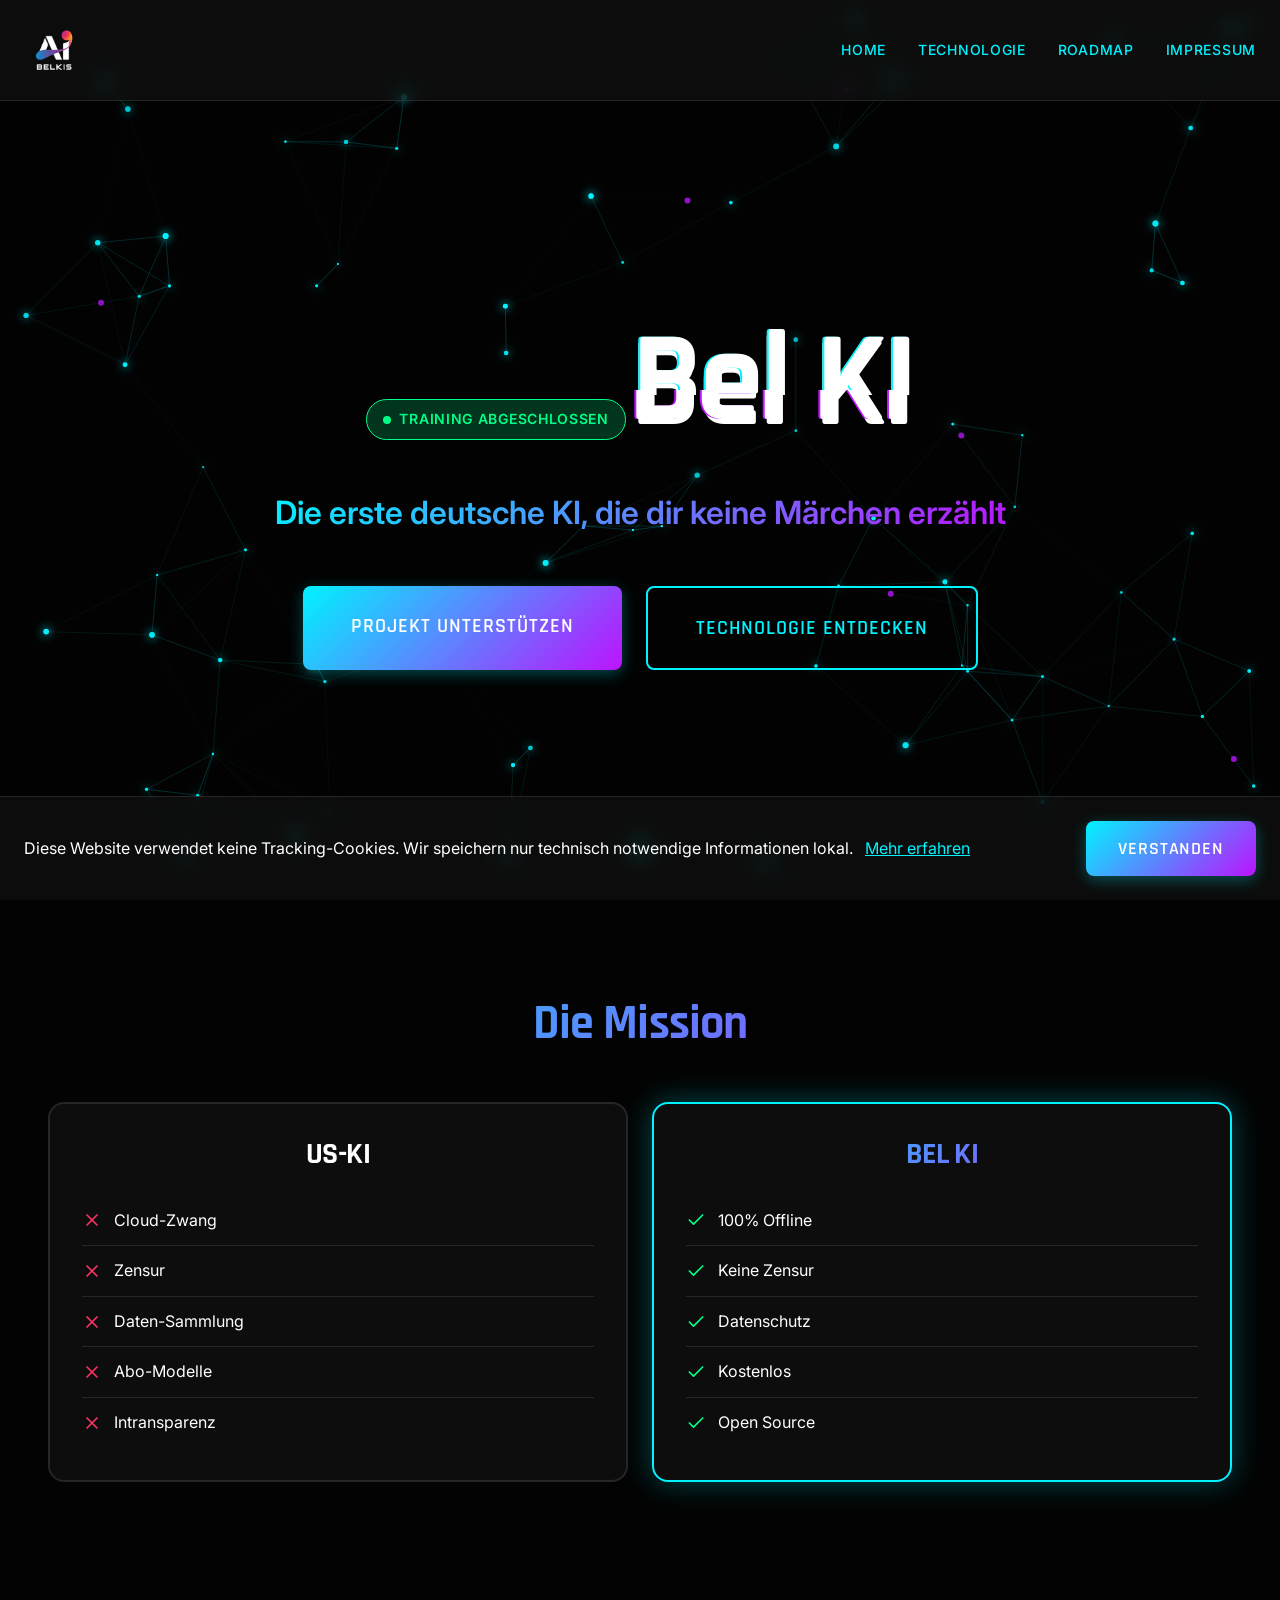
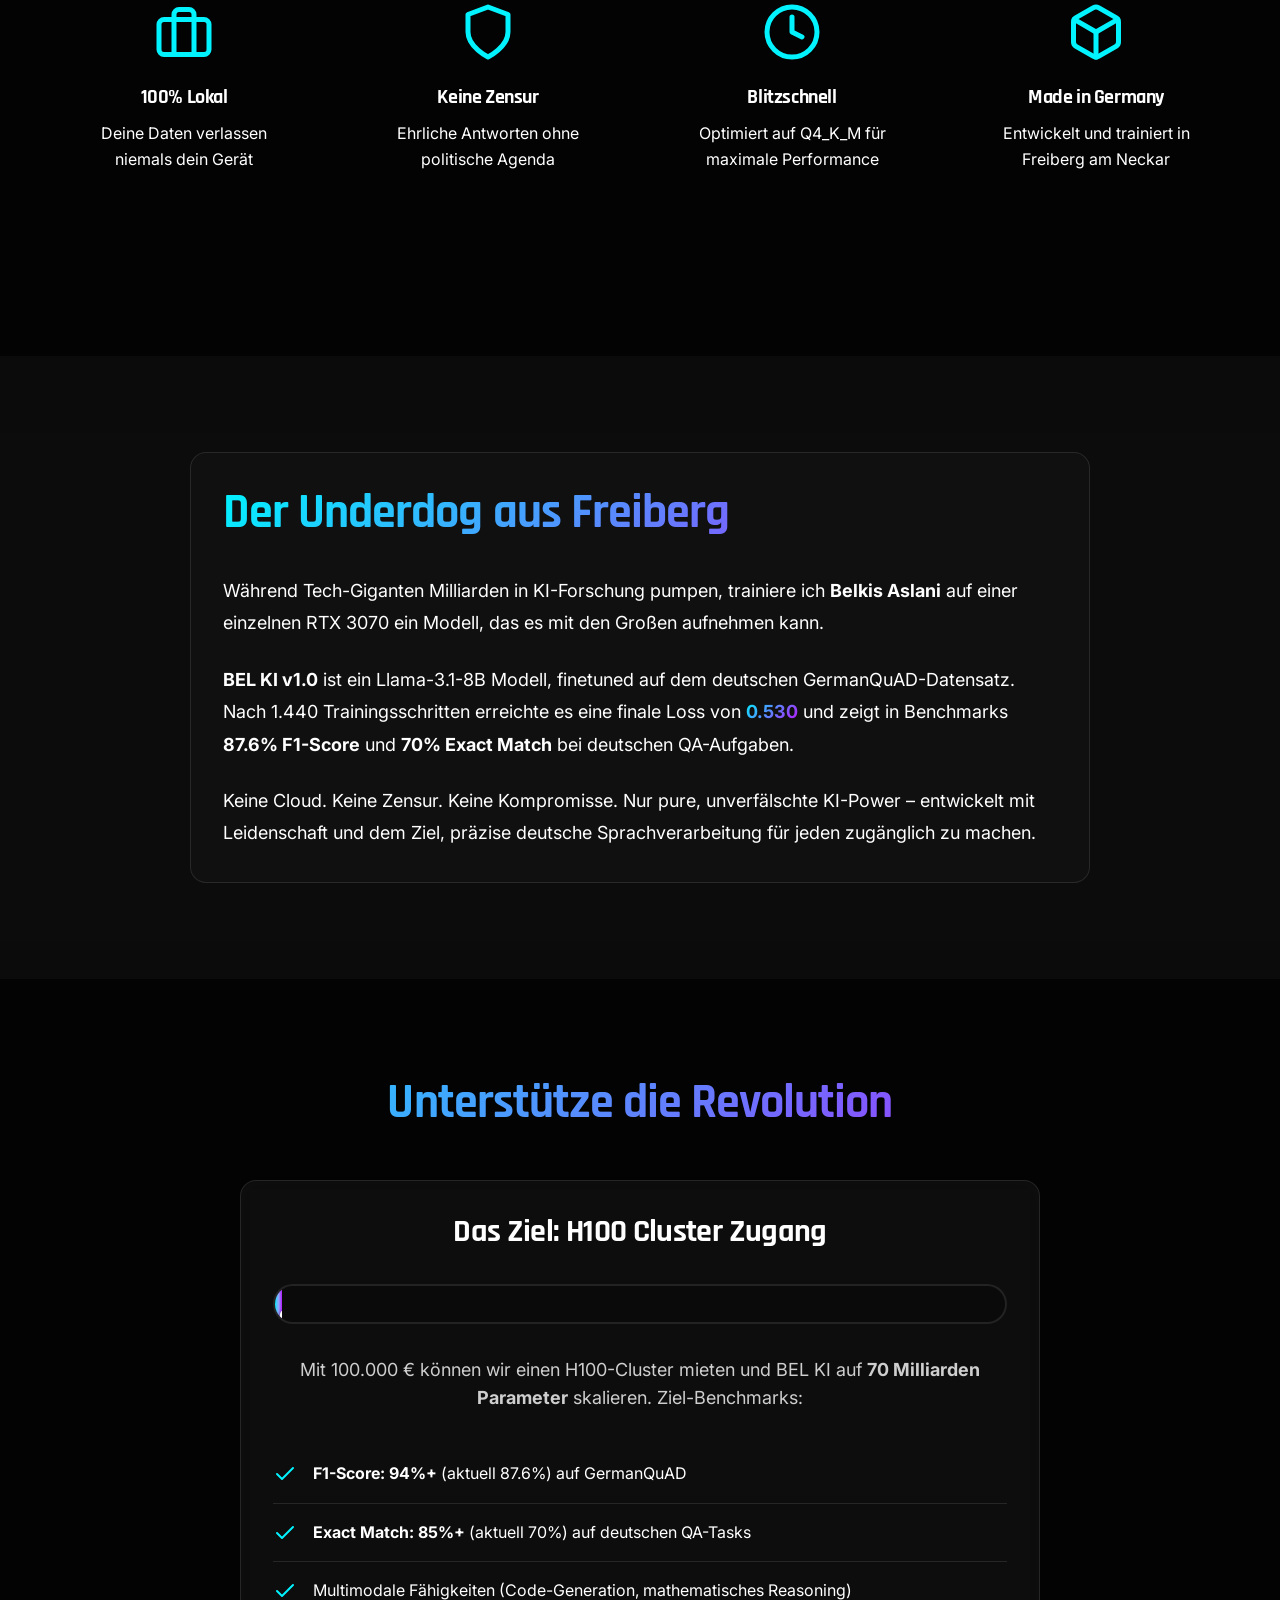
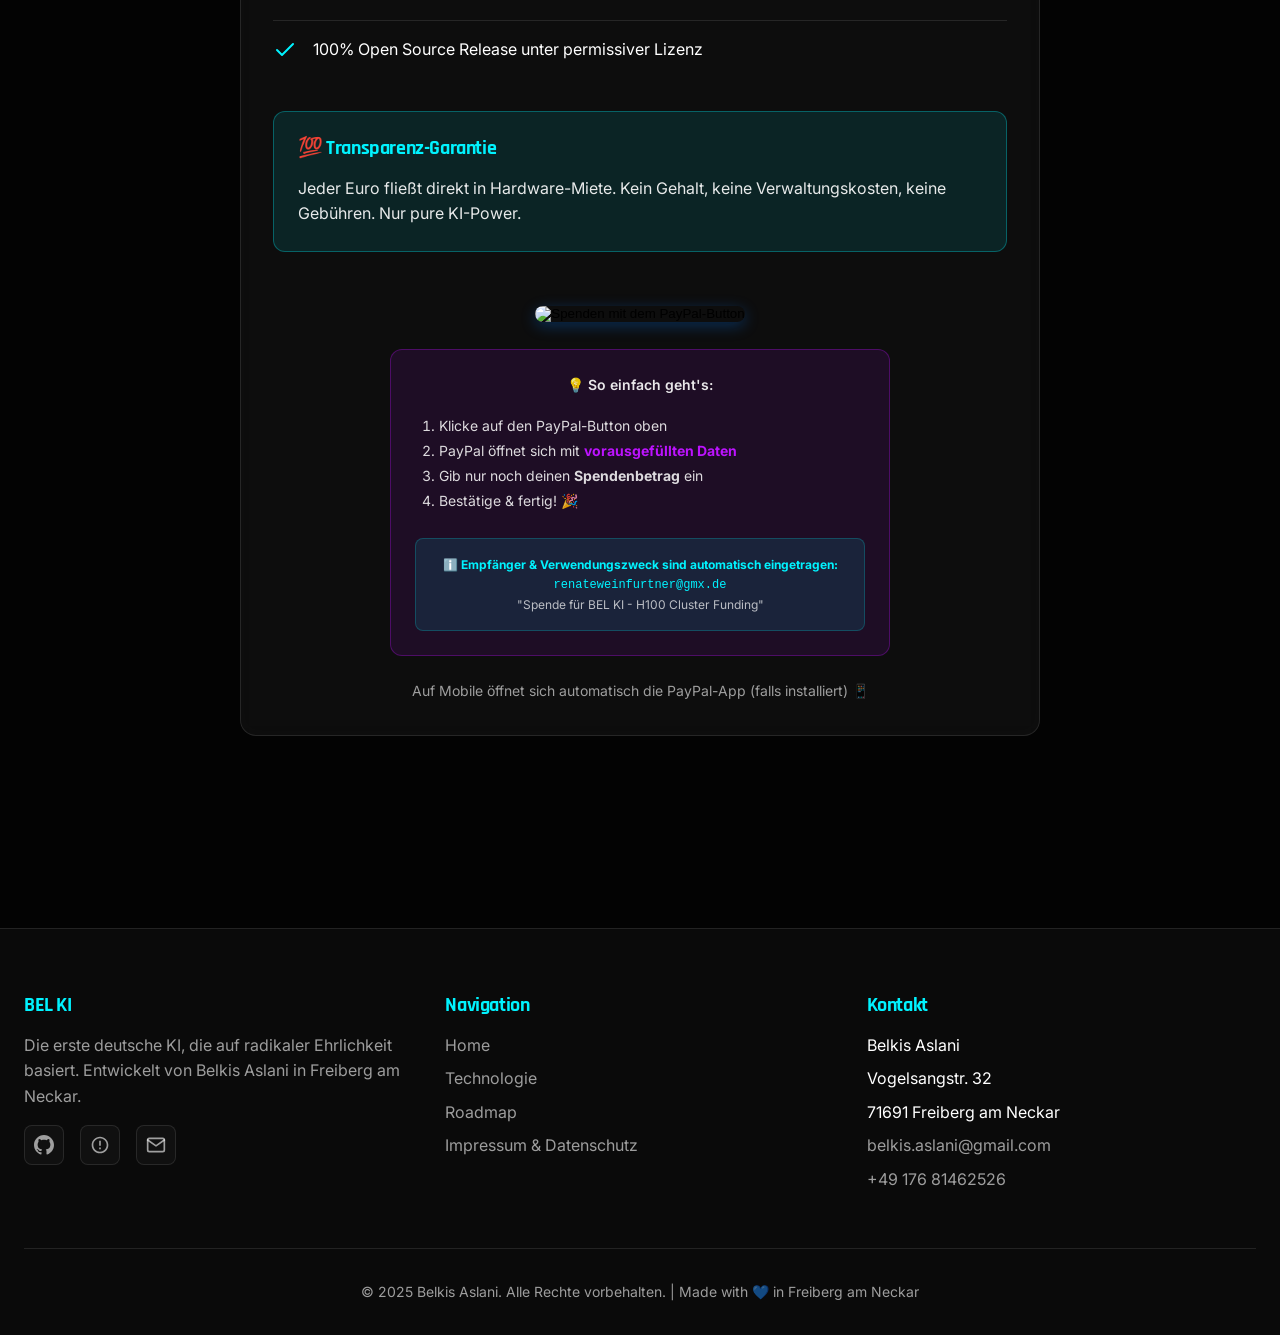
==== commit cc61381f: "Aktualisieren von index.html" ====
--- a/index.html
+++ b/index.html
@@ -227,8 +227,8 @@
         <h3 class="text-center mb-8" style="font-size: 2rem;">Das Ziel: H100 Cluster Zugang</h3>
 
         <div class="progress-container">
-          <div class="progress-bar" data-progress="1" style="width: 1%;">
-            <div class="progress-text">1000 € / 100.000 €</div>
+          <div class="progress-bar" data-progress="1" style="width: 7%;">
+            <div class="progress-text">7000 € / 100.000 €</div>
           </div>
         </div>
 
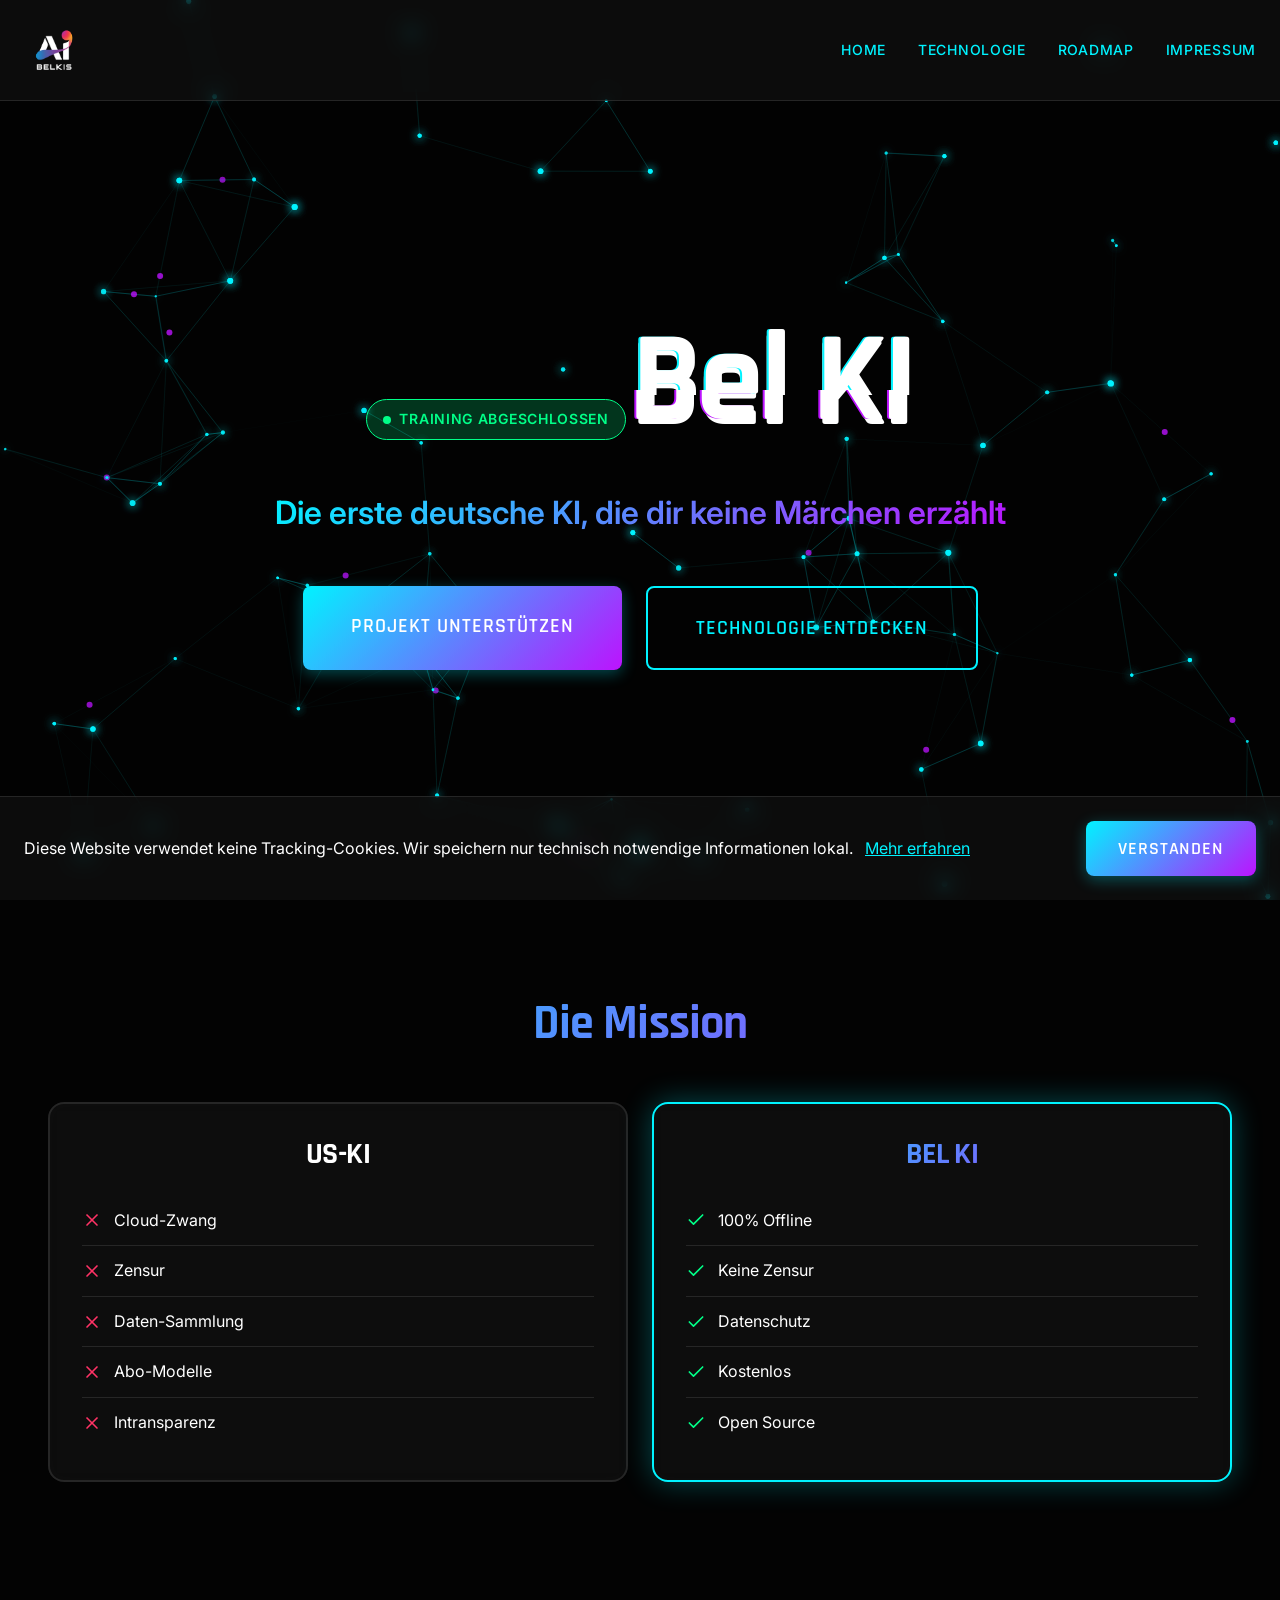
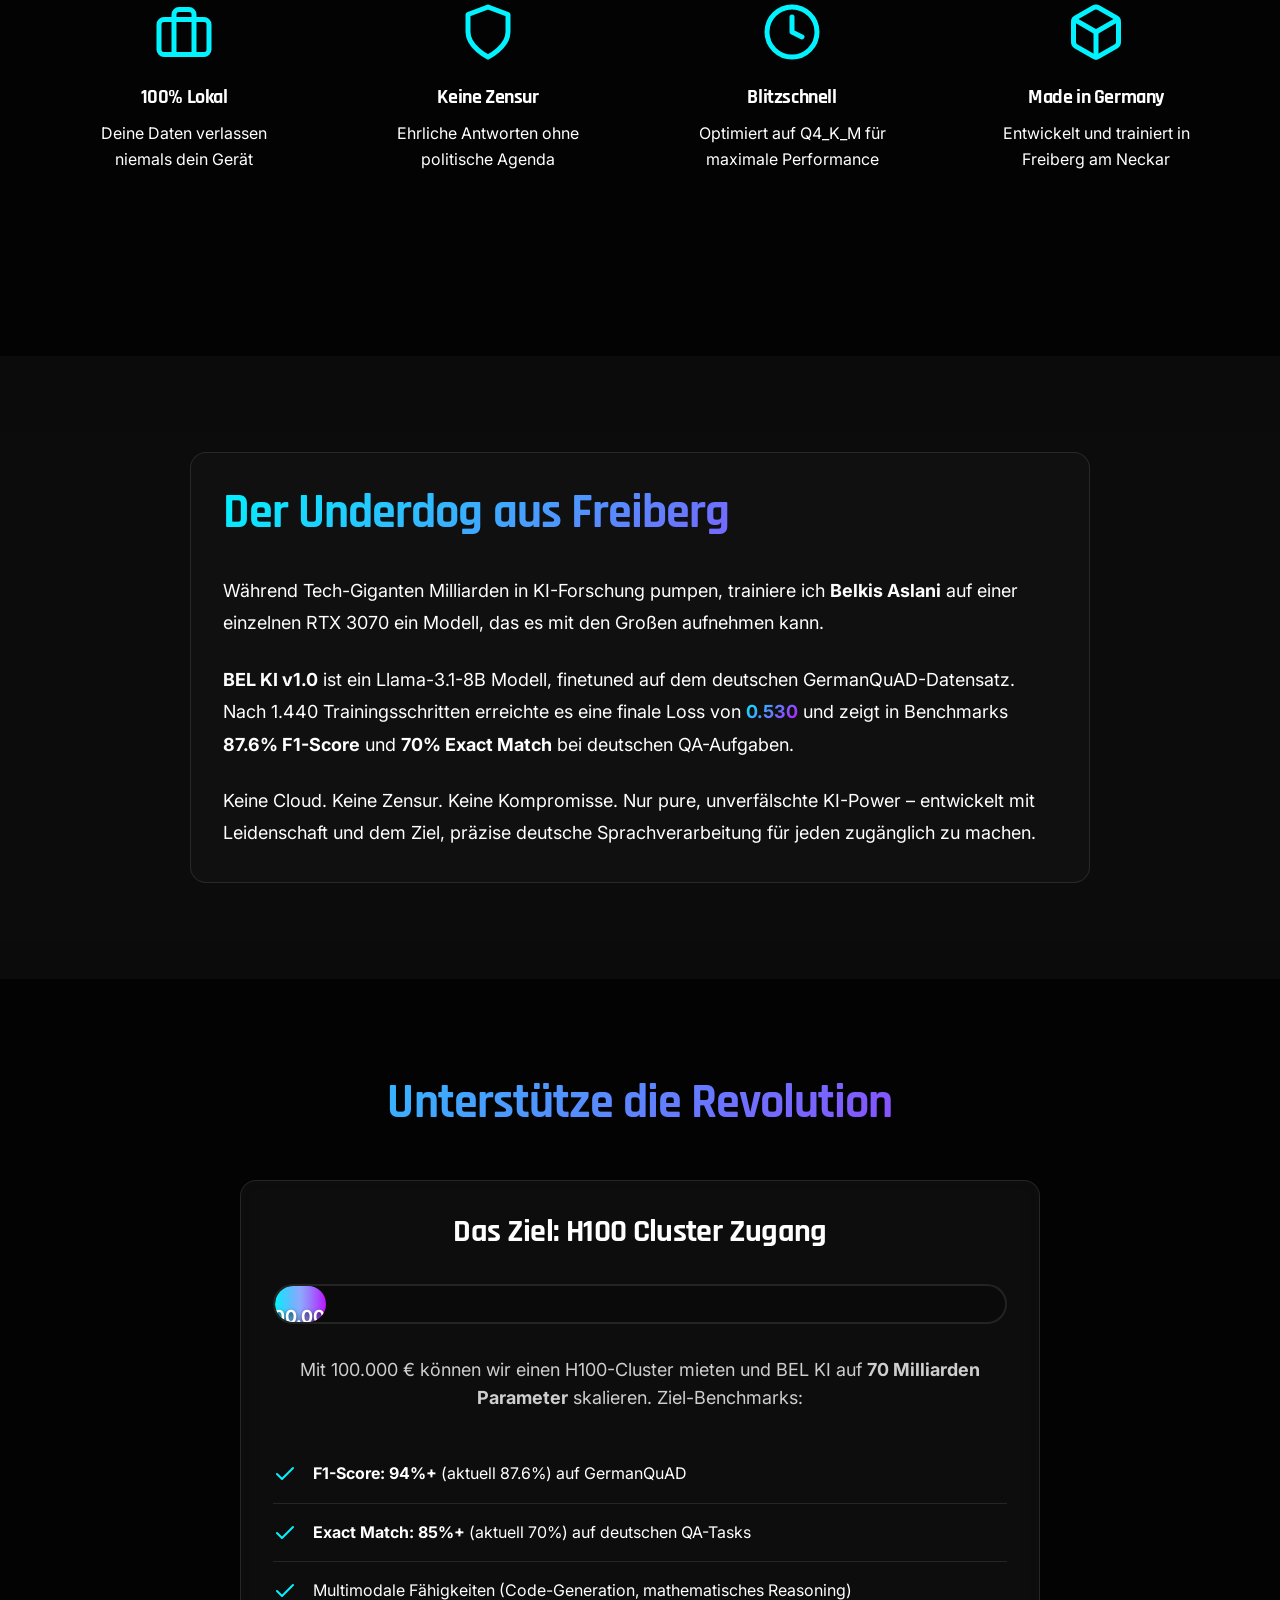
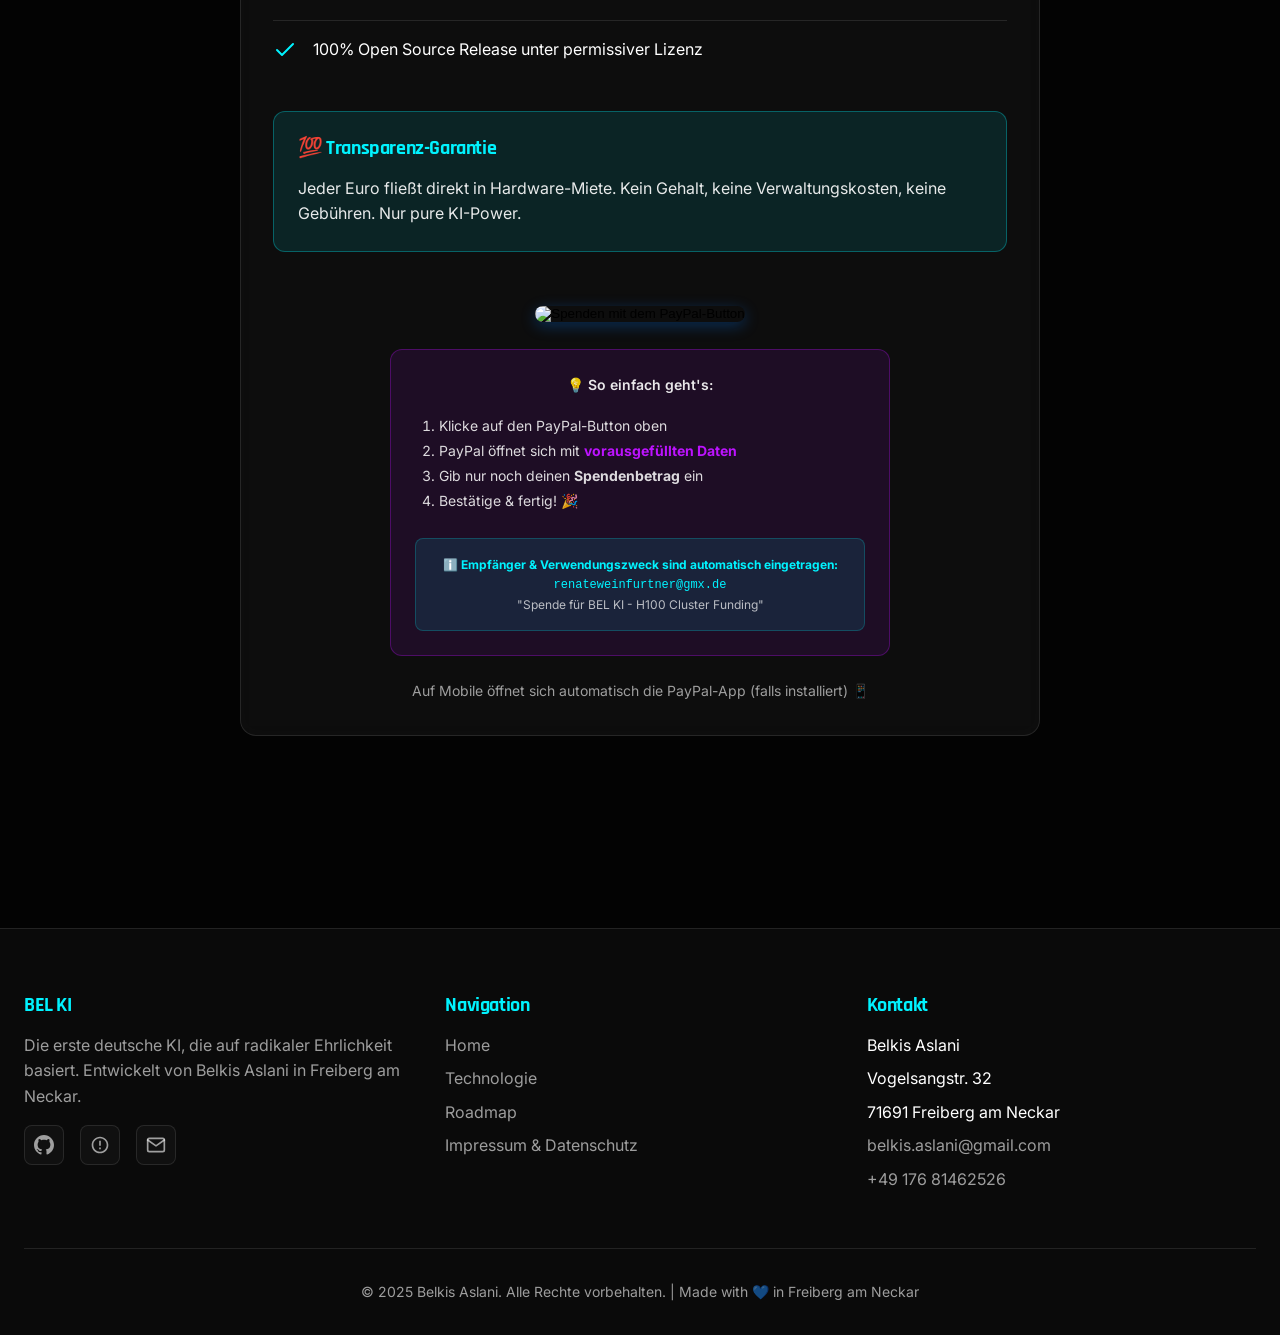
==== commit ea9f8453: "Aktualisieren von index.html" ====
--- a/index.html
+++ b/index.html
@@ -227,7 +227,7 @@
         <h3 class="text-center mb-8" style="font-size: 2rem;">Das Ziel: H100 Cluster Zugang</h3>
 
         <div class="progress-container">
-          <div class="progress-bar" data-progress="1" style="width: 7%;">
+          <div class="progress-bar" data-progress="7" style="width: 7%;">
             <div class="progress-text">7000 € / 100.000 €</div>
           </div>
         </div>
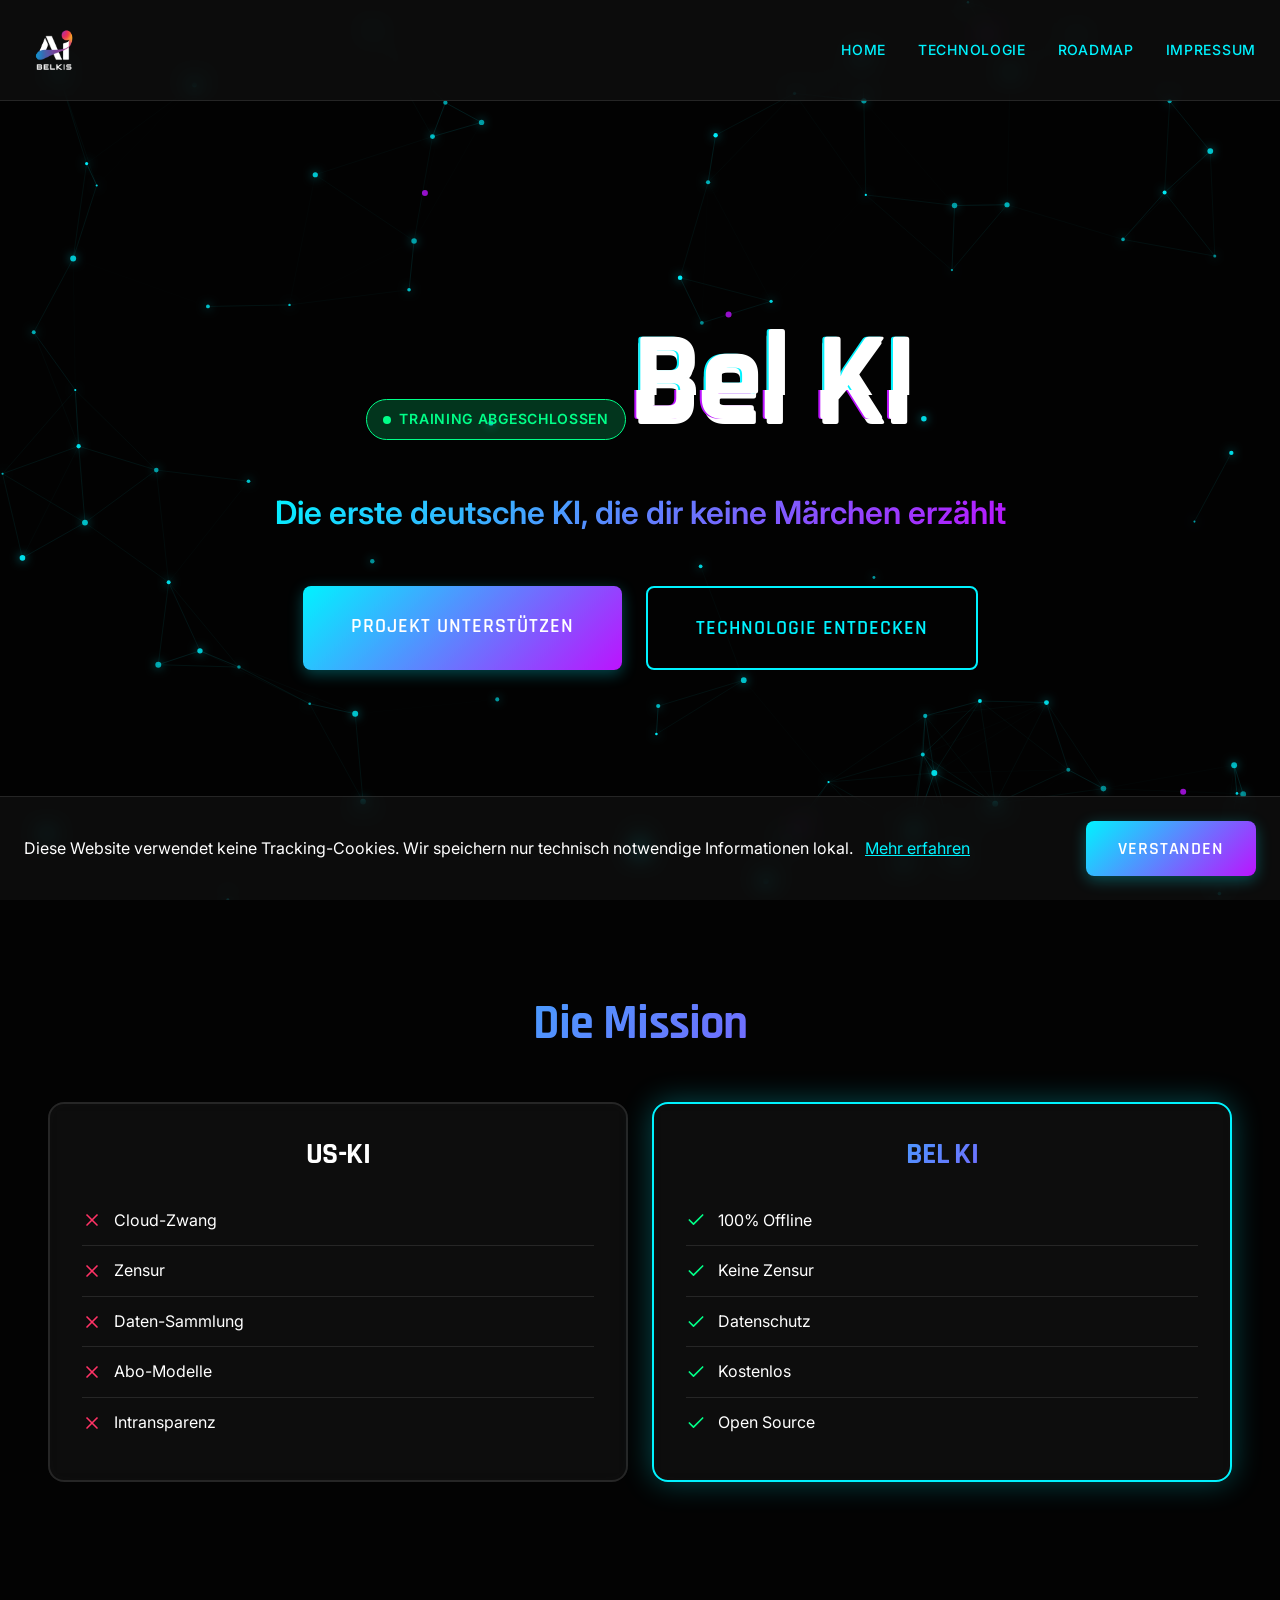
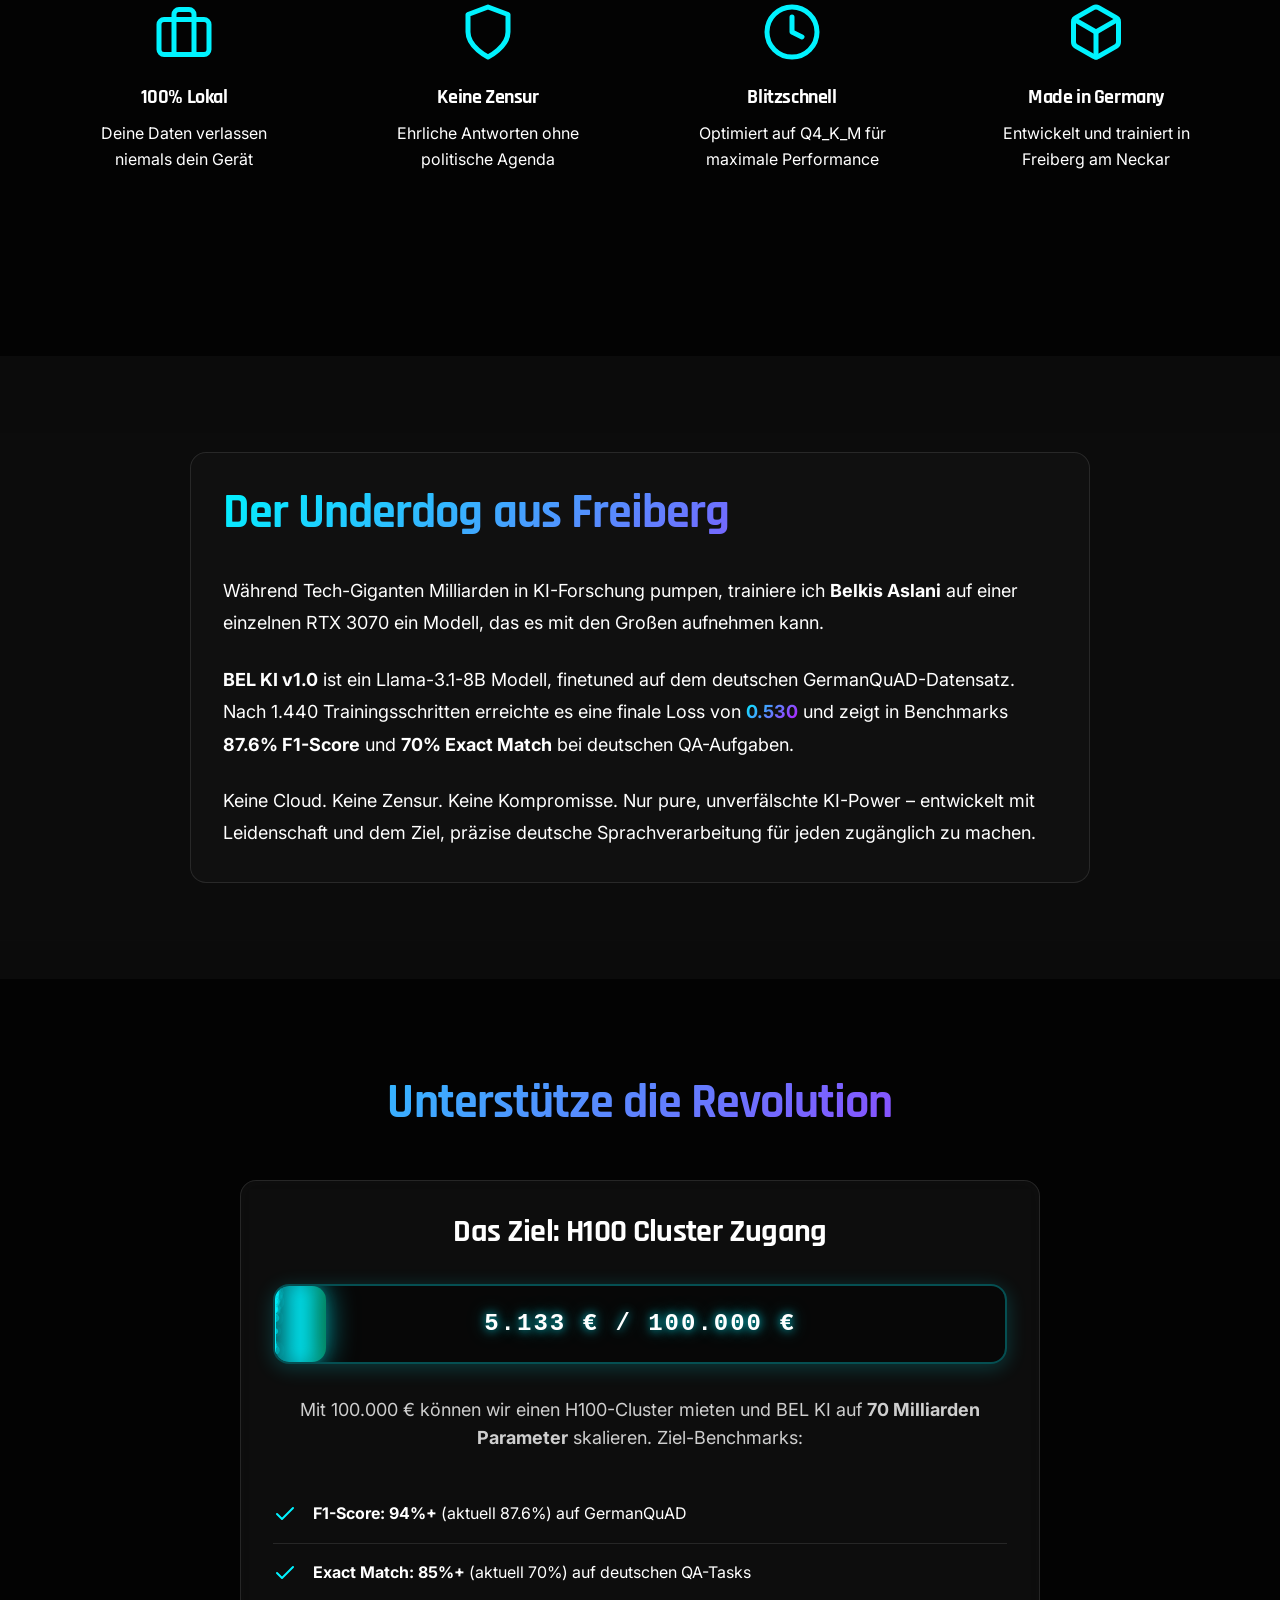
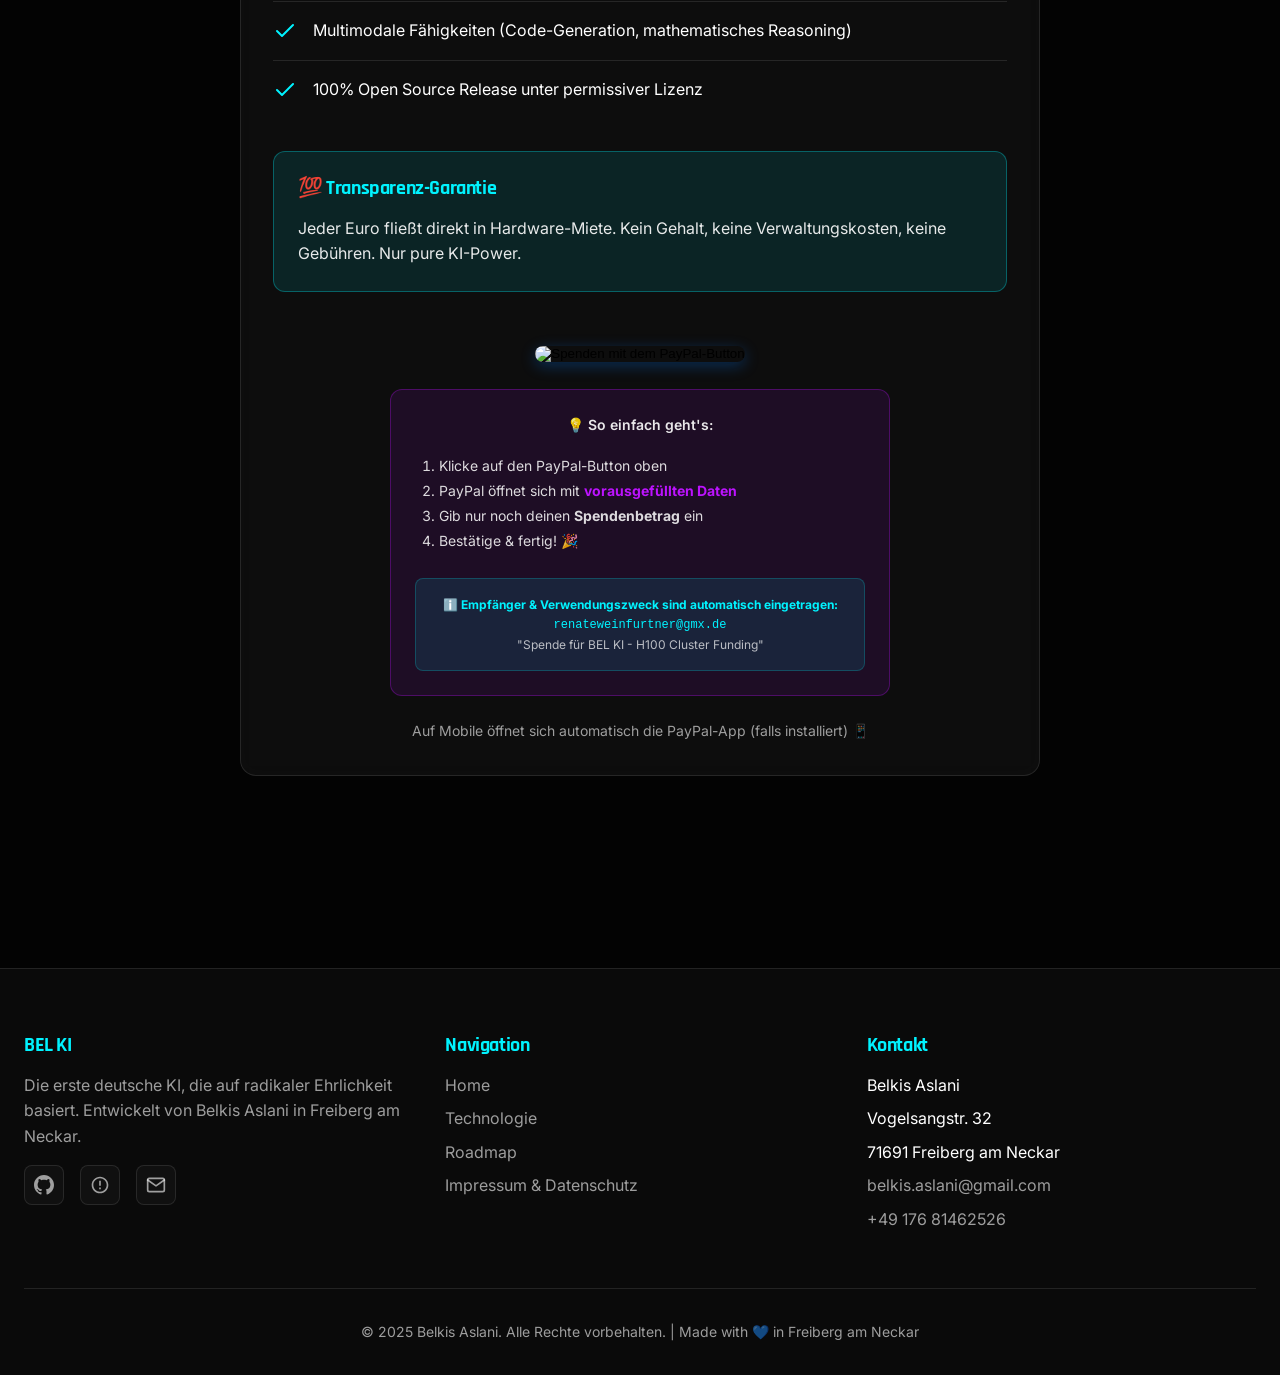
==== commit 20ba8559: "feat: Add neural network animated progress bar for H100 funding (7000€/100000€)" ====
--- a/index.html
+++ b/index.html
@@ -226,11 +226,171 @@
       <div class="glass-card fade-in" style="max-width: 800px; margin: 0 auto;">
         <h3 class="text-center mb-8" style="font-size: 2rem;">Das Ziel: H100 Cluster Zugang</h3>
 
-        <div class="progress-container">
-          <div class="progress-bar" data-progress="7" style="width: 7%;">
-            <div class="progress-text">7000 € / 100.000 €</div>
+        <!-- Animated Progress Bar with Neural Network Effect -->
+        <div style="position: relative; width: 100%; height: 80px; background: rgba(0, 0, 0, 0.4); border-radius: 16px; overflow: hidden; border: 2px solid rgba(0, 243, 255, 0.3); box-shadow: 0 4px 20px rgba(0, 243, 255, 0.2); margin: 2rem 0;">
+          <!-- Canvas for Neural Network Animation -->
+          <canvas id="progressCanvas" style="position: absolute; top: 0; left: 0; width: 100%; height: 100%; pointer-events: none; z-index: 1;"></canvas>
+
+          <!-- Progress Fill -->
+          <div id="progressFill" style="position: absolute; top: 0; left: 0; height: 100%; width: 0%; background: linear-gradient(90deg, rgba(0, 243, 255, 0.3), rgba(0, 243, 255, 0.6), rgba(0, 255, 136, 0.4)); border-radius: 14px; transition: width 2s cubic-bezier(0.4, 0, 0.2, 1); z-index: 2; box-shadow: 0 0 30px rgba(0, 243, 255, 0.6), inset 0 0 20px rgba(0, 243, 255, 0.3);"></div>
+
+          <!-- Animated Glow Effect -->
+          <div id="progressGlow" style="position: absolute; top: 0; left: 0; height: 100%; width: 0%; background: linear-gradient(90deg, transparent, rgba(0, 243, 255, 0.8), transparent); border-radius: 14px; z-index: 3; animation: progressPulse 2s ease-in-out infinite; filter: blur(8px);"></div>
+
+          <!-- Progress Text -->
+          <div style="position: absolute; top: 50%; left: 50%; transform: translate(-50%, -50%); z-index: 4; font-size: 1.5rem; font-weight: 700; font-family: var(--font-mono); color: #fff; text-shadow: 0 0 10px rgba(0, 243, 255, 0.8), 0 0 20px rgba(0, 243, 255, 0.4); letter-spacing: 2px;">
+            <span id="currentAmount">0</span> € / 100.000 €
           </div>
         </div>
+
+        <style>
+          @keyframes progressPulse {
+            0%, 100% { opacity: 0.3; }
+            50% { opacity: 0.8; }
+          }
+
+          @keyframes neuronPulse {
+            0%, 100% { opacity: 0.4; transform: scale(1); }
+            50% { opacity: 1; transform: scale(1.5); }
+          }
+        </style>
+
+        <script>
+          (function() {
+            const targetAmount = 7000;
+            const targetPercentage = 7;
+            const canvas = document.getElementById('progressCanvas');
+            const ctx = canvas.getContext('2d');
+            const progressFill = document.getElementById('progressFill');
+            const progressGlow = document.getElementById('progressGlow');
+            const currentAmountEl = document.getElementById('currentAmount');
+
+            // Set canvas size
+            function resizeCanvas() {
+              const rect = canvas.getBoundingClientRect();
+              canvas.width = rect.width;
+              canvas.height = rect.height;
+            }
+            resizeCanvas();
+            window.addEventListener('resize', resizeCanvas);
+
+            // Neuron particles
+            class Neuron {
+              constructor() {
+                this.reset();
+              }
+
+              reset() {
+                this.x = Math.random() * canvas.width;
+                this.y = Math.random() * canvas.height;
+                this.vx = (Math.random() - 0.5) * 0.5;
+                this.vy = (Math.random() - 0.5) * 0.5;
+                this.radius = Math.random() * 3 + 1;
+                this.opacity = Math.random() * 0.5 + 0.3;
+                this.pulseSpeed = Math.random() * 0.05 + 0.02;
+                this.pulsePhase = Math.random() * Math.PI * 2;
+              }
+
+              update() {
+                this.x += this.vx;
+                this.y += this.vy;
+                this.pulsePhase += this.pulseSpeed;
+
+                // Bounce off edges
+                if (this.x < 0 || this.x > canvas.width) this.vx *= -1;
+                if (this.y < 0 || this.y > canvas.height) this.vy *= -1;
+
+                // Keep in bounds
+                this.x = Math.max(0, Math.min(canvas.width, this.x));
+                this.y = Math.max(0, Math.min(canvas.height, this.y));
+              }
+
+              draw() {
+                const pulse = Math.sin(this.pulsePhase) * 0.5 + 0.5;
+                const size = this.radius * (0.7 + pulse * 0.6);
+
+                ctx.beginPath();
+                ctx.arc(this.x, this.y, size, 0, Math.PI * 2);
+                ctx.fillStyle = `rgba(0, 243, 255, ${this.opacity * (0.6 + pulse * 0.4)})`;
+                ctx.fill();
+
+                // Glow effect
+                ctx.beginPath();
+                ctx.arc(this.x, this.y, size * 2, 0, Math.PI * 2);
+                ctx.fillStyle = `rgba(0, 243, 255, ${this.opacity * 0.2 * pulse})`;
+                ctx.fill();
+              }
+            }
+
+            // Create neurons
+            const neurons = [];
+            const neuronCount = 30;
+            for (let i = 0; i < neuronCount; i++) {
+              neurons.push(new Neuron());
+            }
+
+            // Draw connections between nearby neurons
+            function drawConnections() {
+              const maxDistance = 80;
+              for (let i = 0; i < neurons.length; i++) {
+                for (let j = i + 1; j < neurons.length; j++) {
+                  const dx = neurons[i].x - neurons[j].x;
+                  const dy = neurons[i].y - neurons[j].y;
+                  const distance = Math.sqrt(dx * dx + dy * dy);
+
+                  if (distance < maxDistance) {
+                    const opacity = (1 - distance / maxDistance) * 0.3;
+                    ctx.beginPath();
+                    ctx.moveTo(neurons[i].x, neurons[i].y);
+                    ctx.lineTo(neurons[j].x, neurons[j].y);
+                    ctx.strokeStyle = `rgba(0, 243, 255, ${opacity})`;
+                    ctx.lineWidth = 1;
+                    ctx.stroke();
+                  }
+                }
+              }
+            }
+
+            // Animation loop
+            function animate() {
+              ctx.clearRect(0, 0, canvas.width, canvas.height);
+
+              // Draw connections first
+              drawConnections();
+
+              // Update and draw neurons
+              neurons.forEach(neuron => {
+                neuron.update();
+                neuron.draw();
+              });
+
+              requestAnimationFrame(animate);
+            }
+            animate();
+
+            // Animate progress bar on load
+            setTimeout(() => {
+              progressFill.style.width = targetPercentage + '%';
+              progressGlow.style.width = targetPercentage + '%';
+
+              // Animate counter
+              let current = 0;
+              const duration = 2000;
+              const steps = 60;
+              const increment = targetAmount / steps;
+              const stepDuration = duration / steps;
+
+              const counterInterval = setInterval(() => {
+                current += increment;
+                if (current >= targetAmount) {
+                  current = targetAmount;
+                  clearInterval(counterInterval);
+                }
+                currentAmountEl.textContent = Math.floor(current).toLocaleString('de-DE');
+              }, stepDuration);
+            }, 300);
+          })();
+        </script>
 
         <p class="text-center mt-8" style="font-size: 1.125rem; color: rgba(255,255,255,0.8);">
           Mit 100.000 € können wir einen H100-Cluster mieten und BEL KI auf <strong>70 Milliarden Parameter</strong> skalieren. Ziel-Benchmarks:
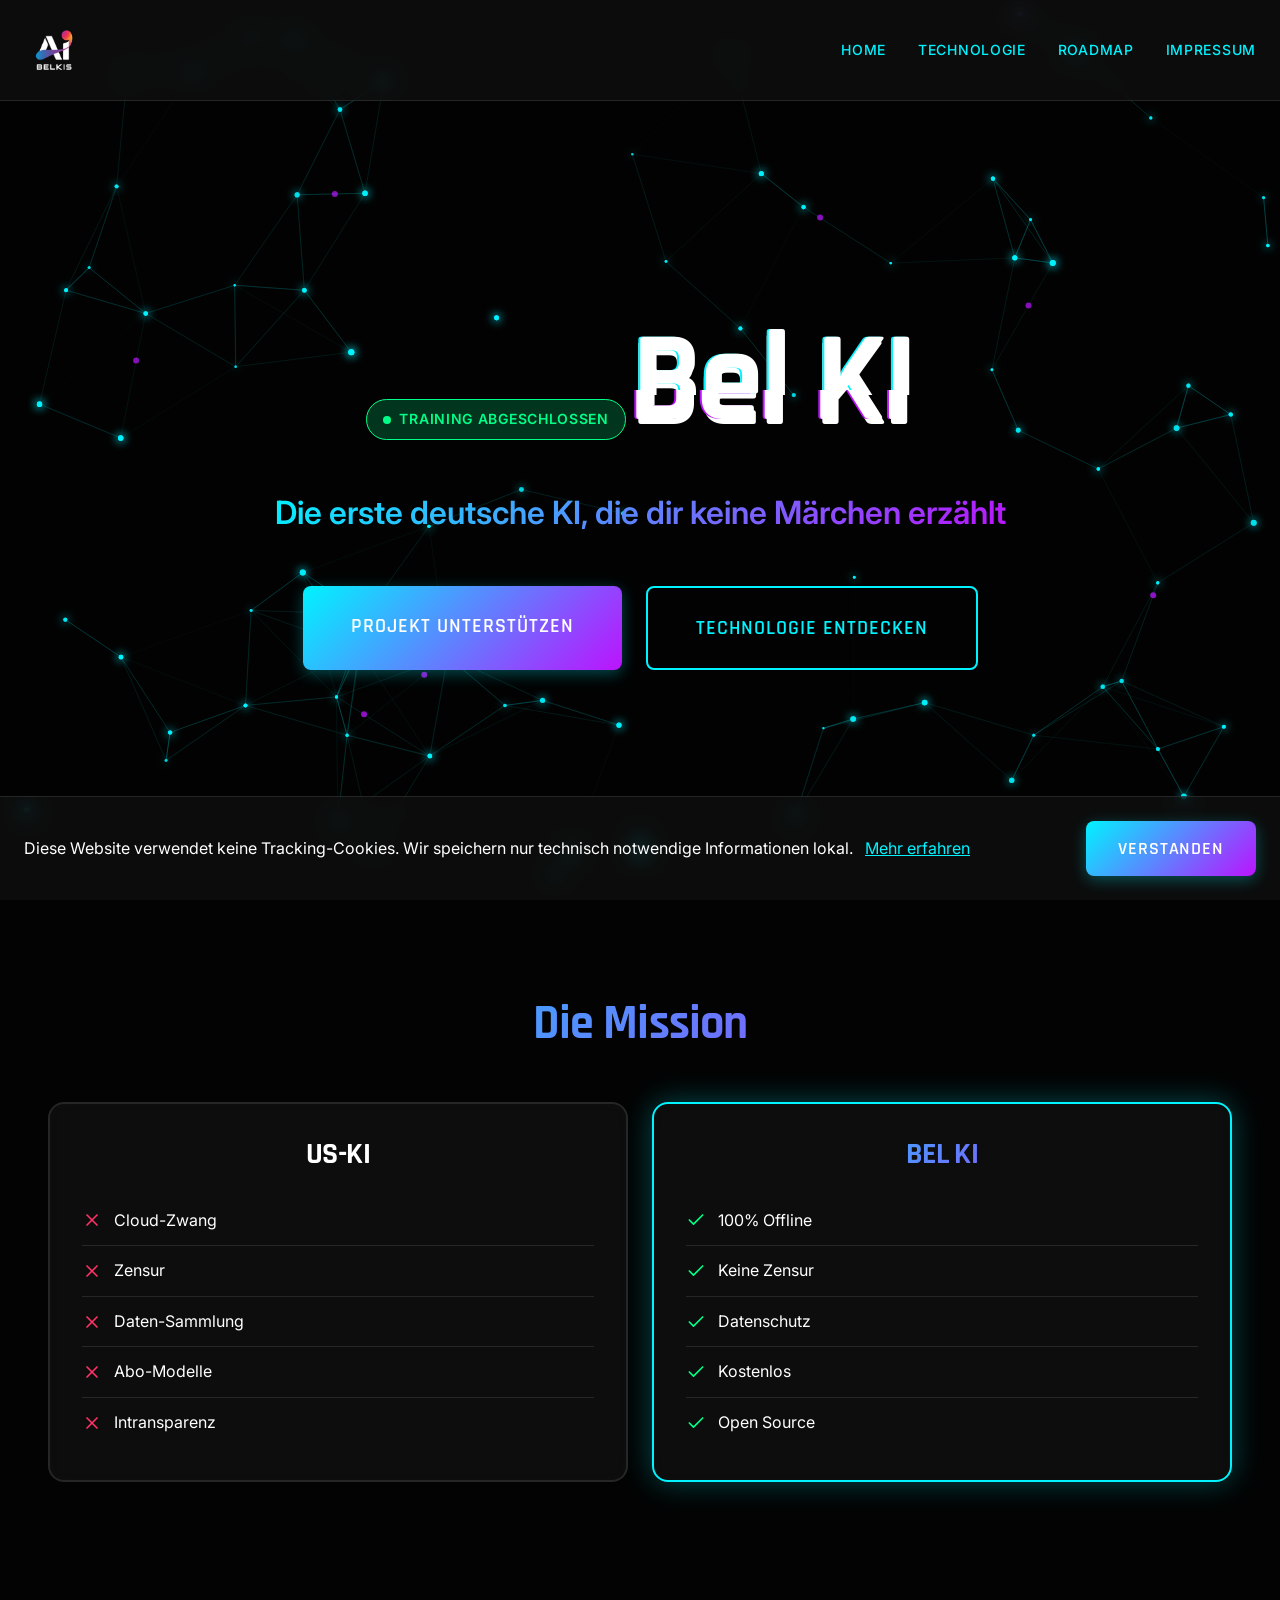
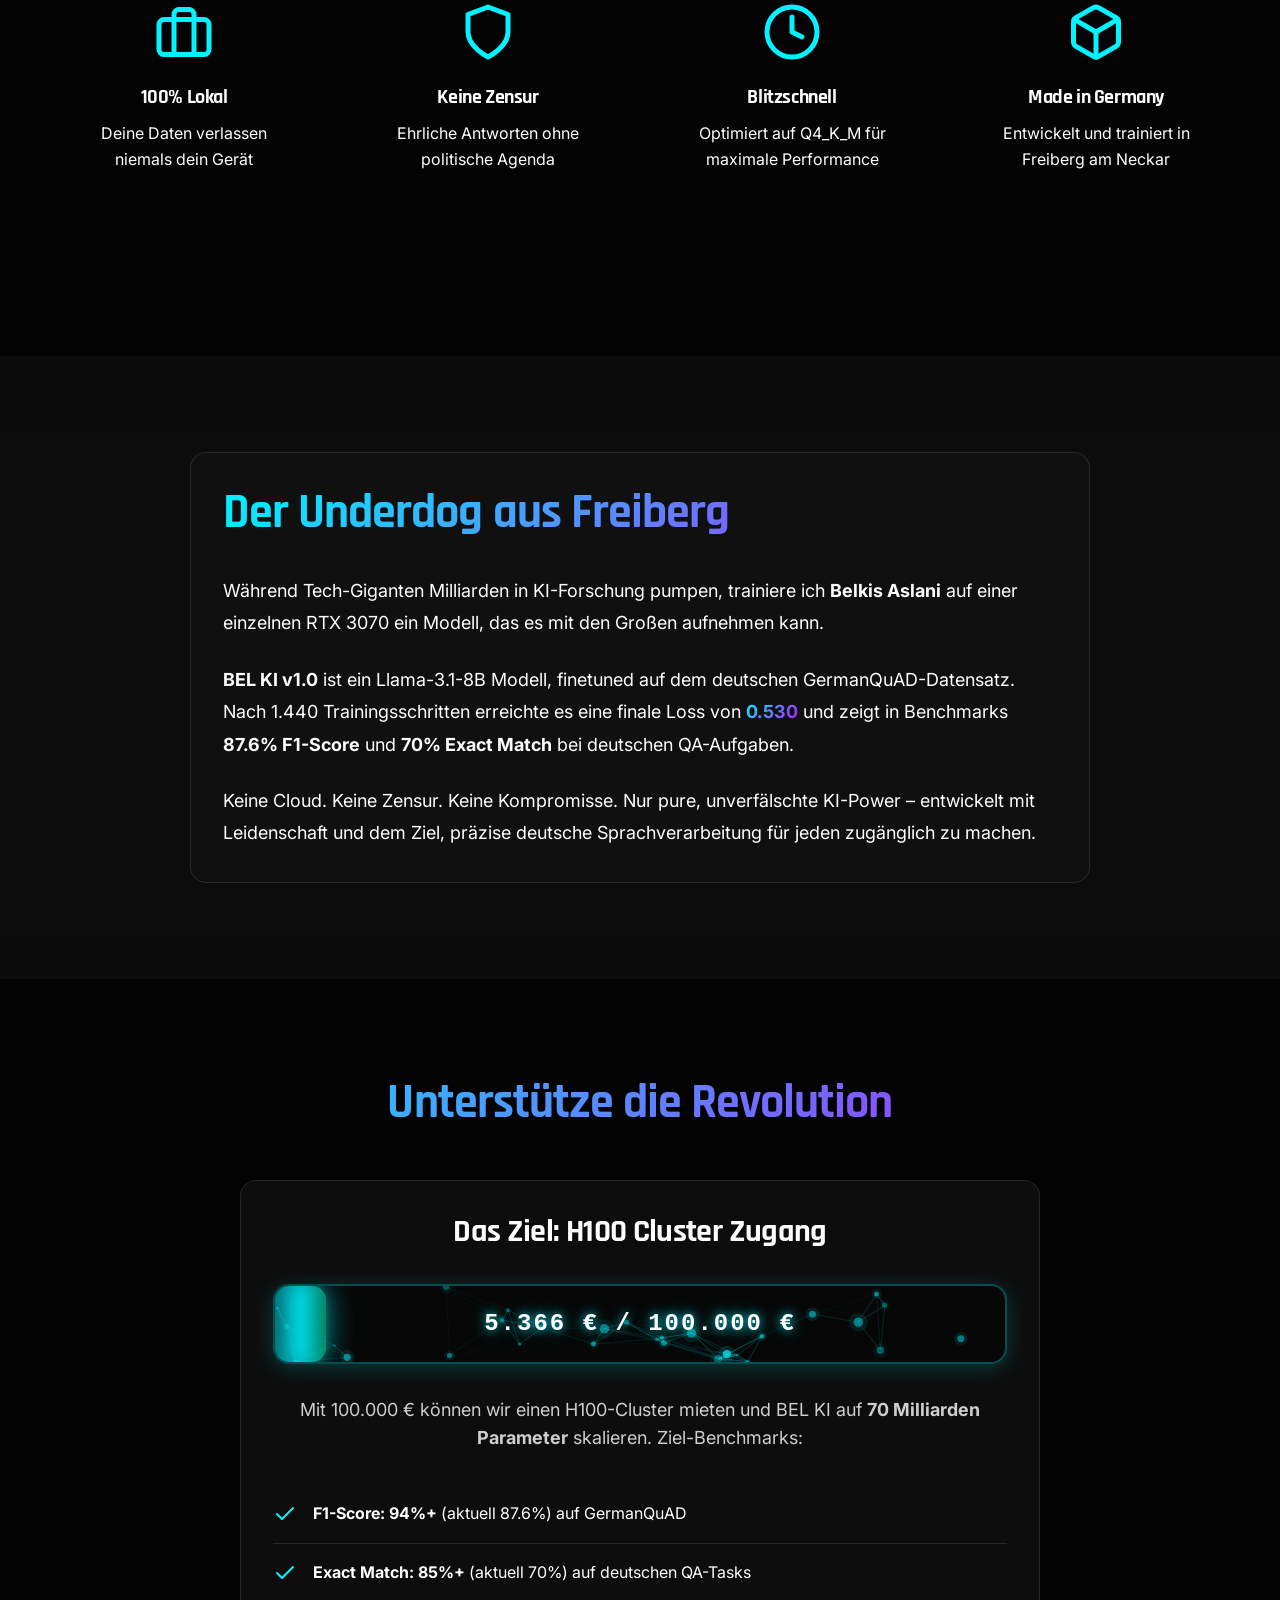
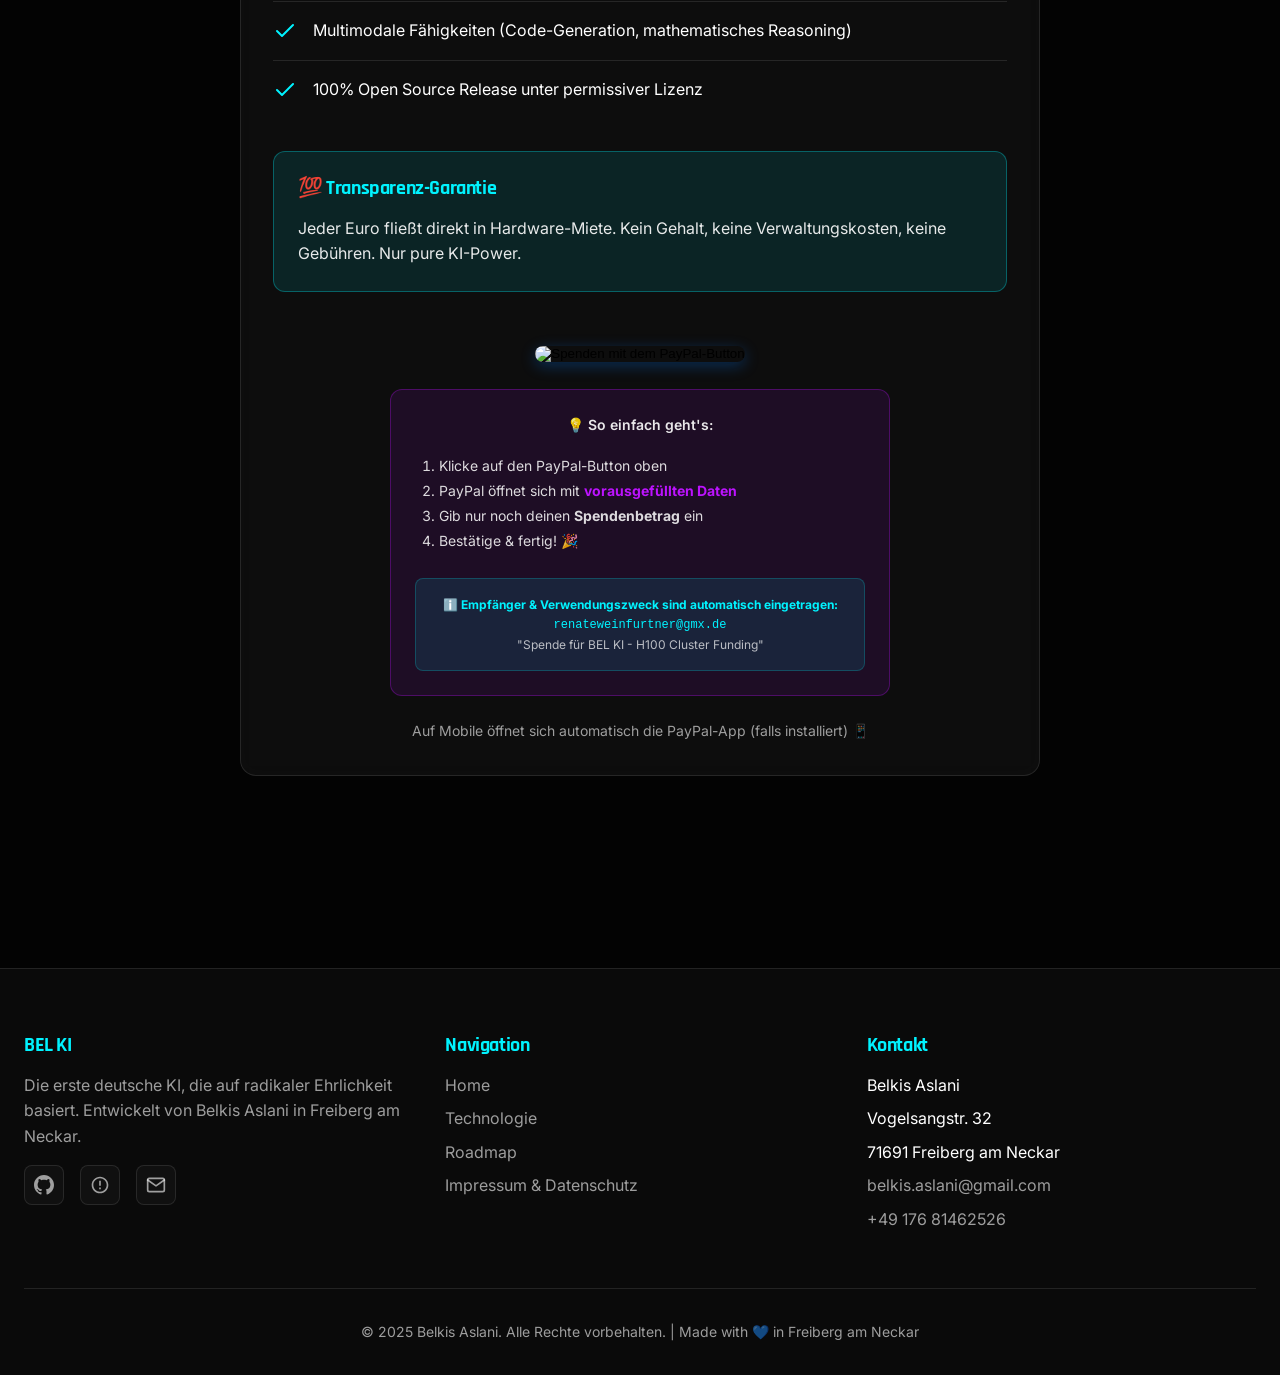
==== commit 0387cc07: "fix: Make progress bar text responsive for mobile and prevent email overflow" ====
--- a/index.html
+++ b/index.html
@@ -238,7 +238,7 @@
           <div id="progressGlow" style="position: absolute; top: 0; left: 0; height: 100%; width: 0%; background: linear-gradient(90deg, transparent, rgba(0, 243, 255, 0.8), transparent); border-radius: 14px; z-index: 3; animation: progressPulse 2s ease-in-out infinite; filter: blur(8px);"></div>
 
           <!-- Progress Text -->
-          <div style="position: absolute; top: 50%; left: 50%; transform: translate(-50%, -50%); z-index: 4; font-size: 1.5rem; font-weight: 700; font-family: var(--font-mono); color: #fff; text-shadow: 0 0 10px rgba(0, 243, 255, 0.8), 0 0 20px rgba(0, 243, 255, 0.4); letter-spacing: 2px;">
+          <div id="progressText" style="position: absolute; top: 50%; left: 50%; transform: translate(-50%, -50%); z-index: 4; font-size: 1.5rem; font-weight: 700; font-family: var(--font-mono); color: #fff; text-shadow: 0 0 10px rgba(0, 243, 255, 0.8), 0 0 20px rgba(0, 243, 255, 0.4); letter-spacing: 2px;">
             <span id="currentAmount">0</span> € / 100.000 €
           </div>
         </div>
@@ -252,6 +252,21 @@
           @keyframes neuronPulse {
             0%, 100% { opacity: 0.4; transform: scale(1); }
             50% { opacity: 1; transform: scale(1.5); }
+          }
+
+          /* Mobile Responsive Progress Text */
+          @media (max-width: 768px) {
+            #progressText {
+              font-size: 0.9rem !important;
+              letter-spacing: 1px !important;
+            }
+          }
+
+          @media (max-width: 480px) {
+            #progressText {
+              font-size: 0.75rem !important;
+              letter-spacing: 0.5px !important;
+            }
           }
         </style>
 
@@ -497,7 +512,7 @@
           <li style="margin-bottom: 0.5rem;">Vogelsangstr. 32</li>
           <li style="margin-bottom: 0.5rem;">71691 Freiberg am Neckar</li>
           <li style="margin-bottom: 0.5rem;">
-            <a href="mailto:belkis.aslani@gmail.com">belkis.aslani@gmail.com</a>
+            <a href="mailto:belkis.aslani@gmail.com" style="word-break: break-all; overflow-wrap: break-word;">belkis.aslani@gmail.com</a>
           </li>
           <li>
             <a href="tel:+4917681462526">+49 176 81462526</a>
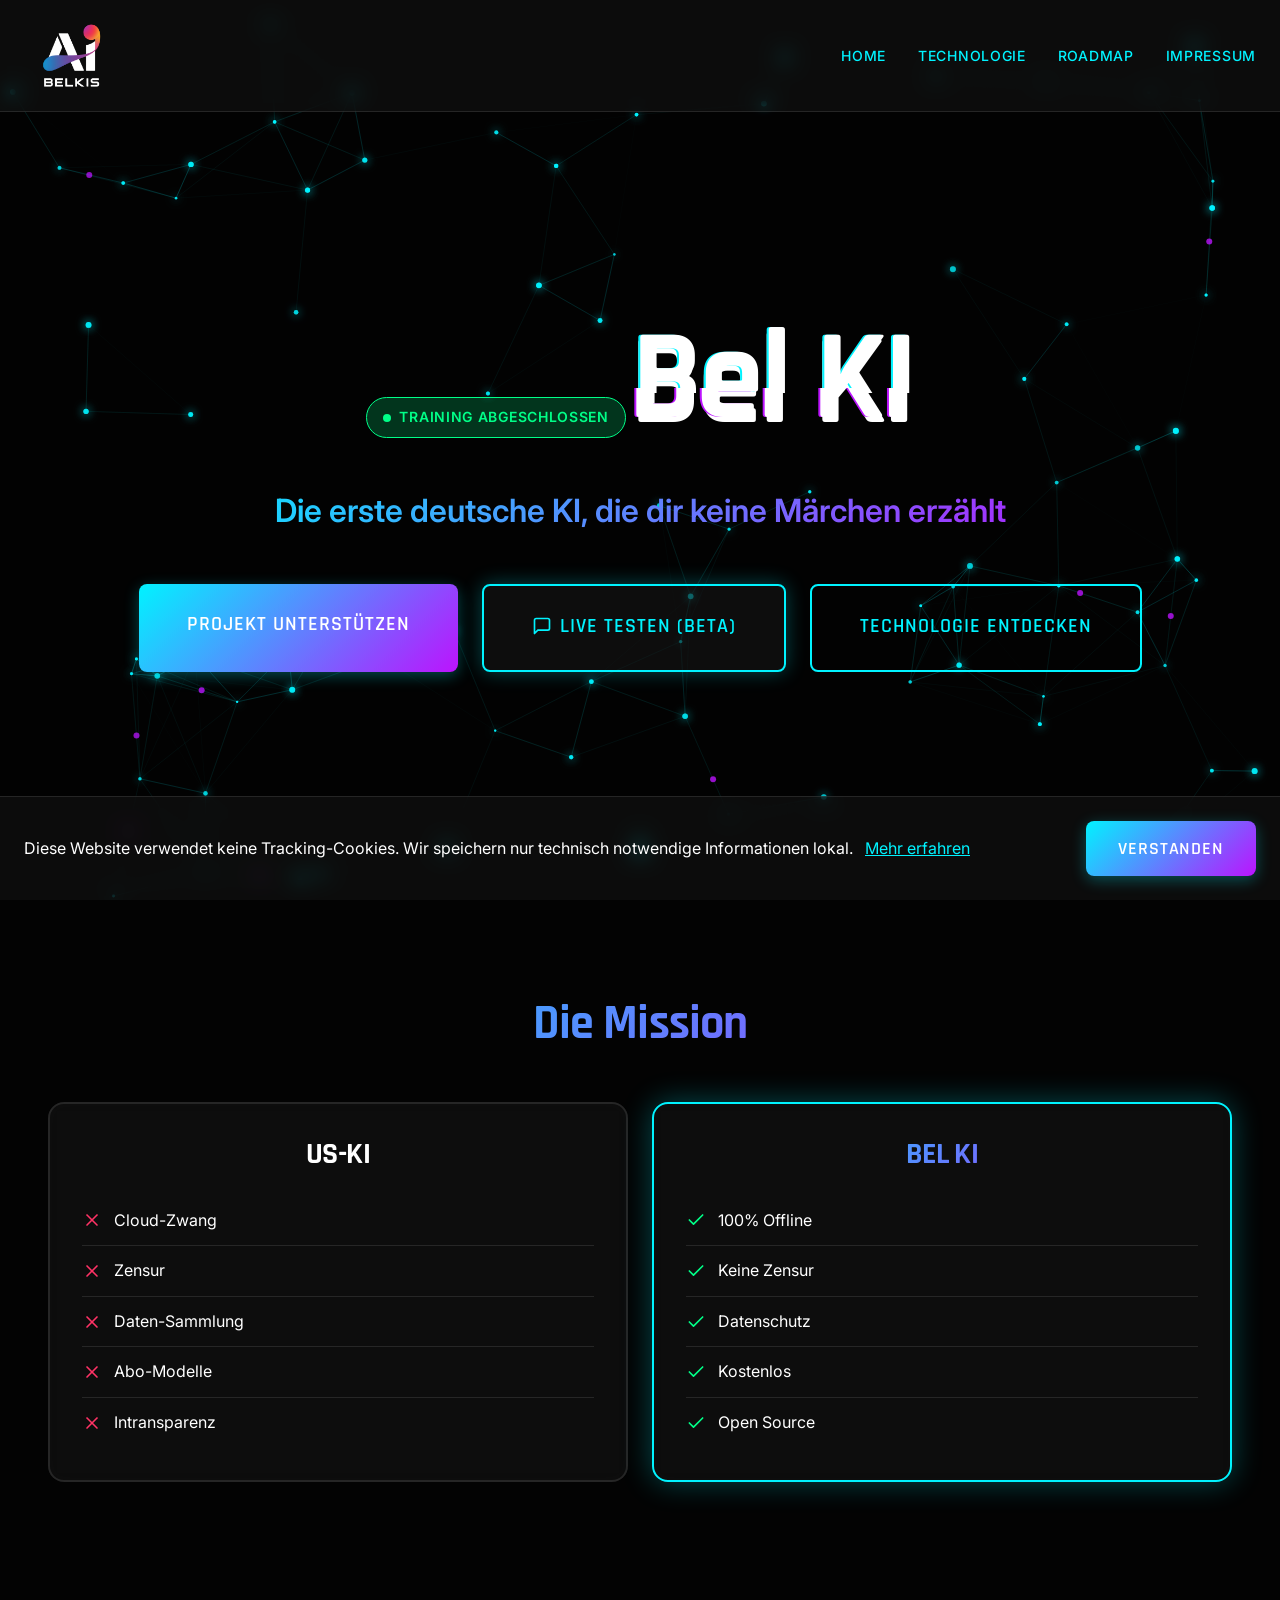
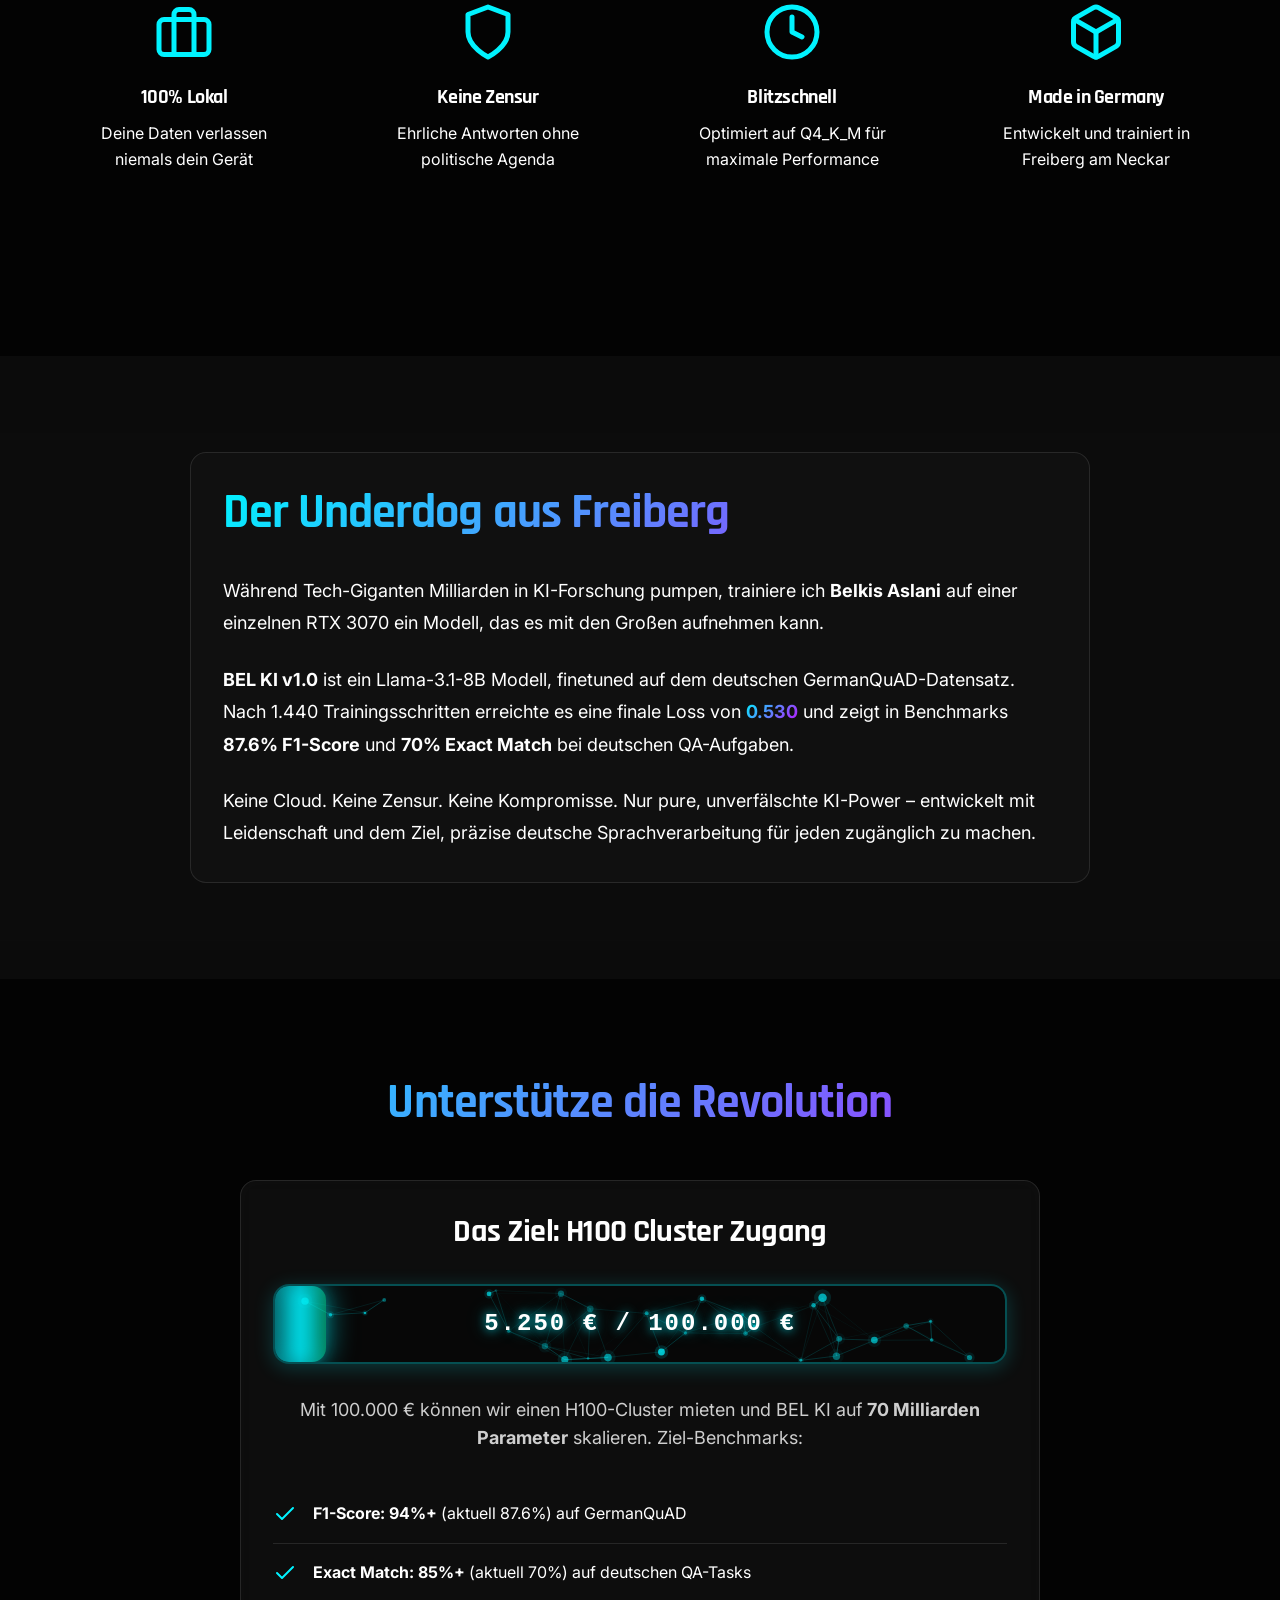
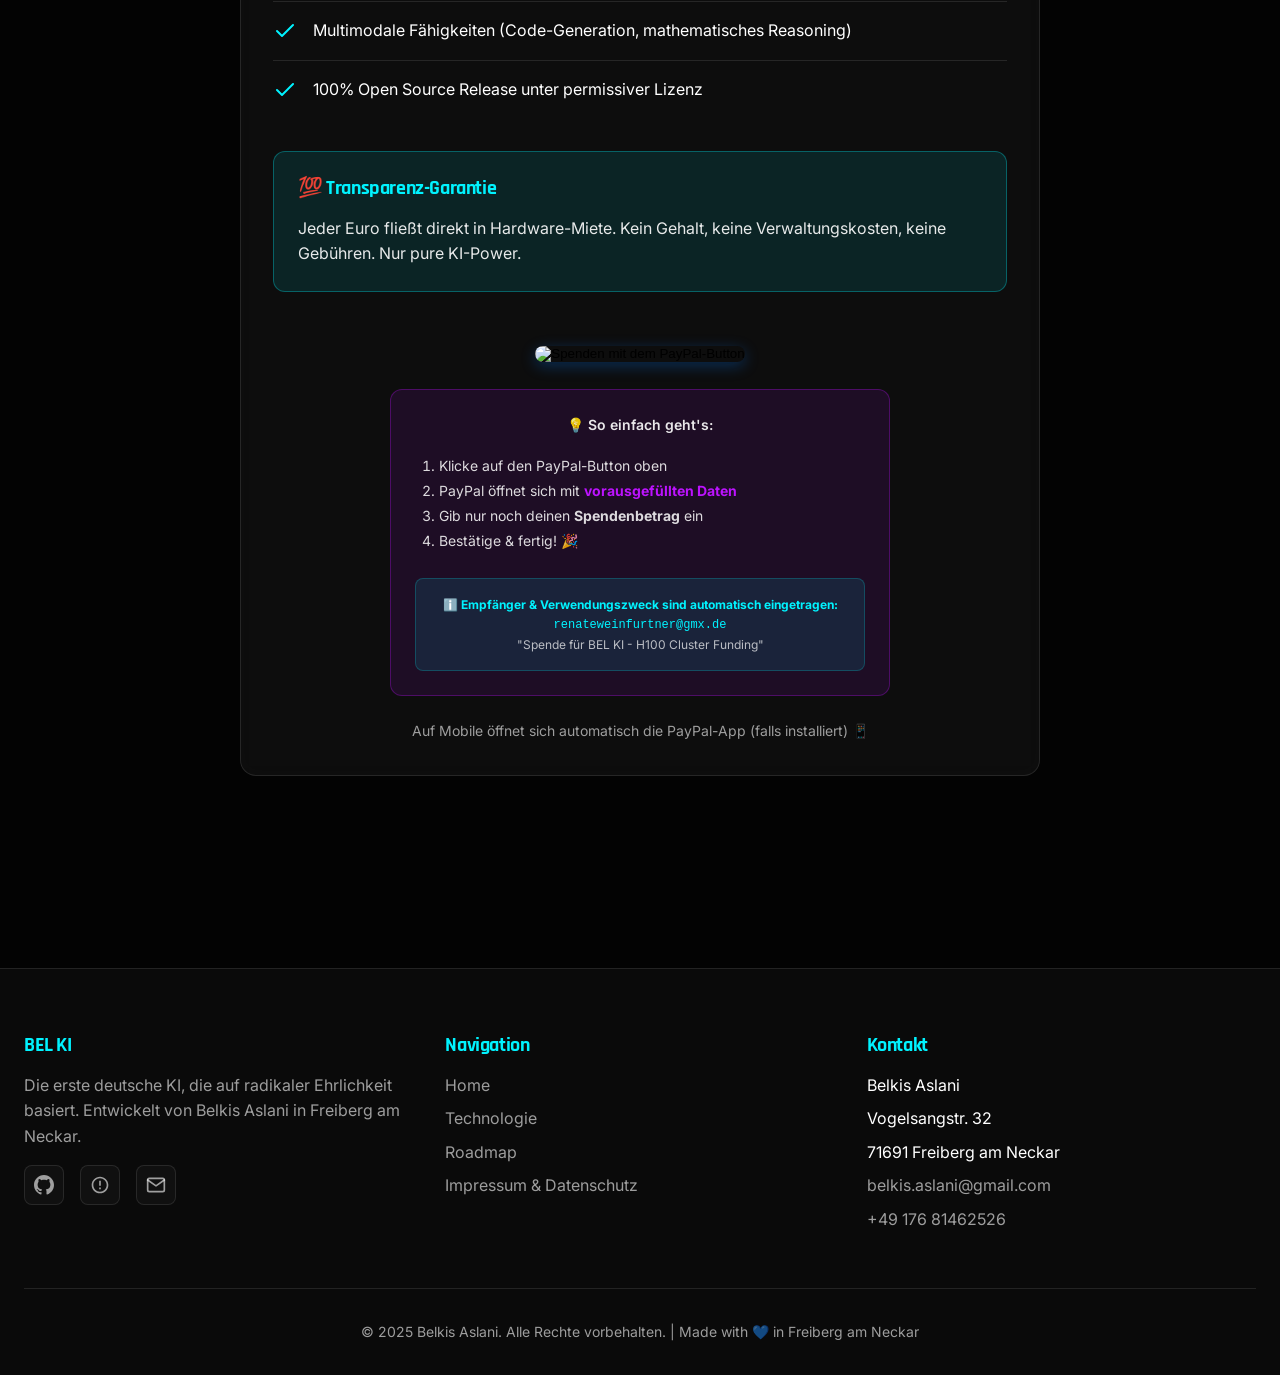
==== commit aa4db732: "feat: Add Live Chat demo with HuggingFace Inference API integration - Create live-chat.html with Sov" ====
--- a/index.html
+++ b/index.html
@@ -100,6 +100,14 @@
         <a href="#fundraising" class="btn btn-primary btn-large">
           Projekt unterstützen
         </a>
+        <a href="live-chat.html" class="btn btn-secondary btn-large" style="background: var(--glass-bg); border: 2px solid var(--color-cyan); color: var(--color-cyan); box-shadow: 0 0 20px rgba(0, 243, 255, 0.3);">
+          <span style="display: inline-flex; align-items: center; gap: 0.5rem;">
+            <svg xmlns="http://www.w3.org/2000/svg" width="20" height="20" viewBox="0 0 24 24" fill="none" stroke="currentColor" stroke-width="2" stroke-linecap="round" stroke-linejoin="round">
+              <path d="M21 15a2 2 0 0 1-2 2H7l-4 4V5a2 2 0 0 1 2-2h14a2 2 0 0 1 2 2z"></path>
+            </svg>
+            Live Testen (BETA)
+          </span>
+        </a>
         <a href="tech.html" class="btn btn-secondary btn-large">
           Technologie entdecken
         </a>
--- a/assets/css/main.css
+++ b/assets/css/main.css
@@ -13,7 +13,7 @@
   left: 0;
   right: 0;
   z-index: var(--z-sticky);
-  padding: var(--space-5) var(--space-6);
+  padding: var(--space-2) var(--space-6);
   background: var(--glass-bg);
   backdrop-filter: var(--glass-blur);
   border-bottom: 1px solid var(--glass-border);
@@ -42,7 +42,7 @@
 }
 
 .logo img {
-  height: 60px;
+  height: 95px;
   width: auto;
   object-fit: contain;
   transition: transform var(--transition-base);
@@ -99,9 +99,13 @@
 
 /* Mobile Menu */
 @media (max-width: 768px) {
+  .logo img {
+    height: 75px;
+  }
+
   .nav-links {
     position: fixed;
-    top: 70px;
+    top: 95px;
     right: -100%;
     flex-direction: column;
     background: var(--glass-bg);
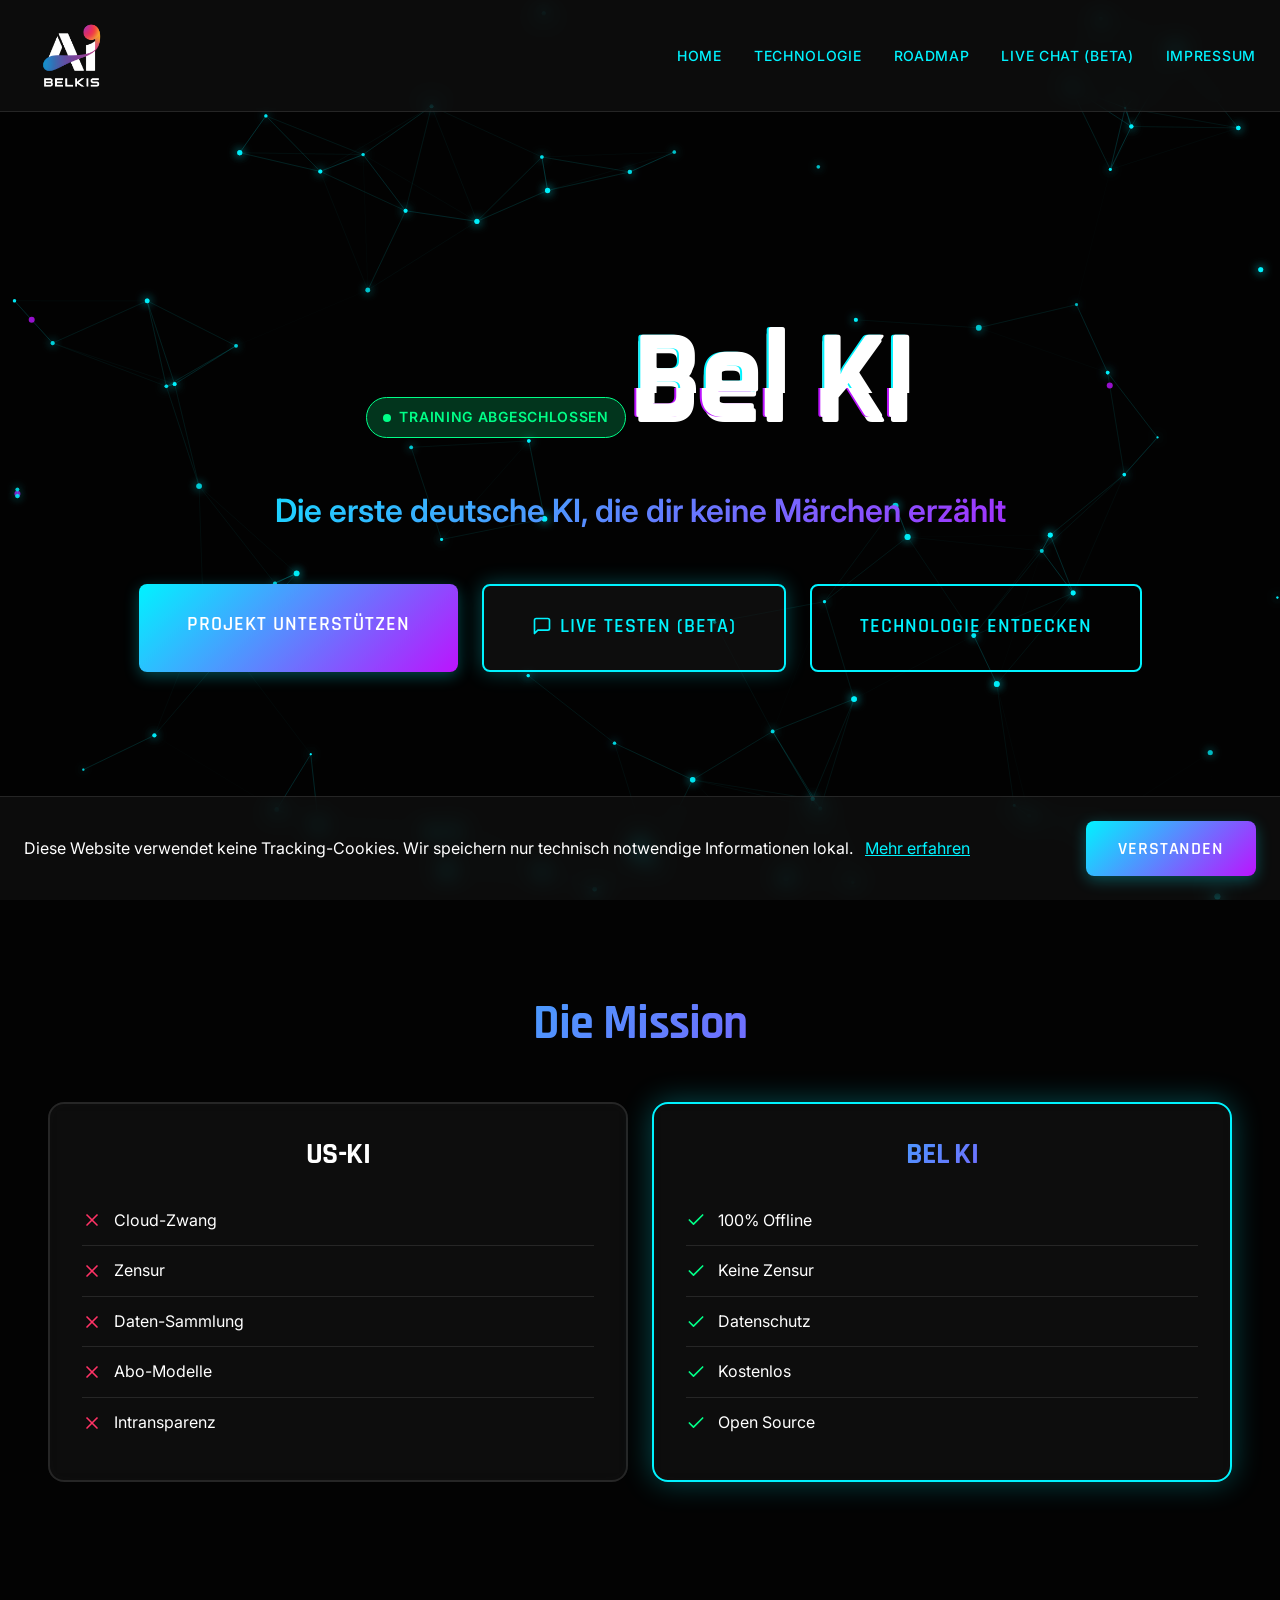
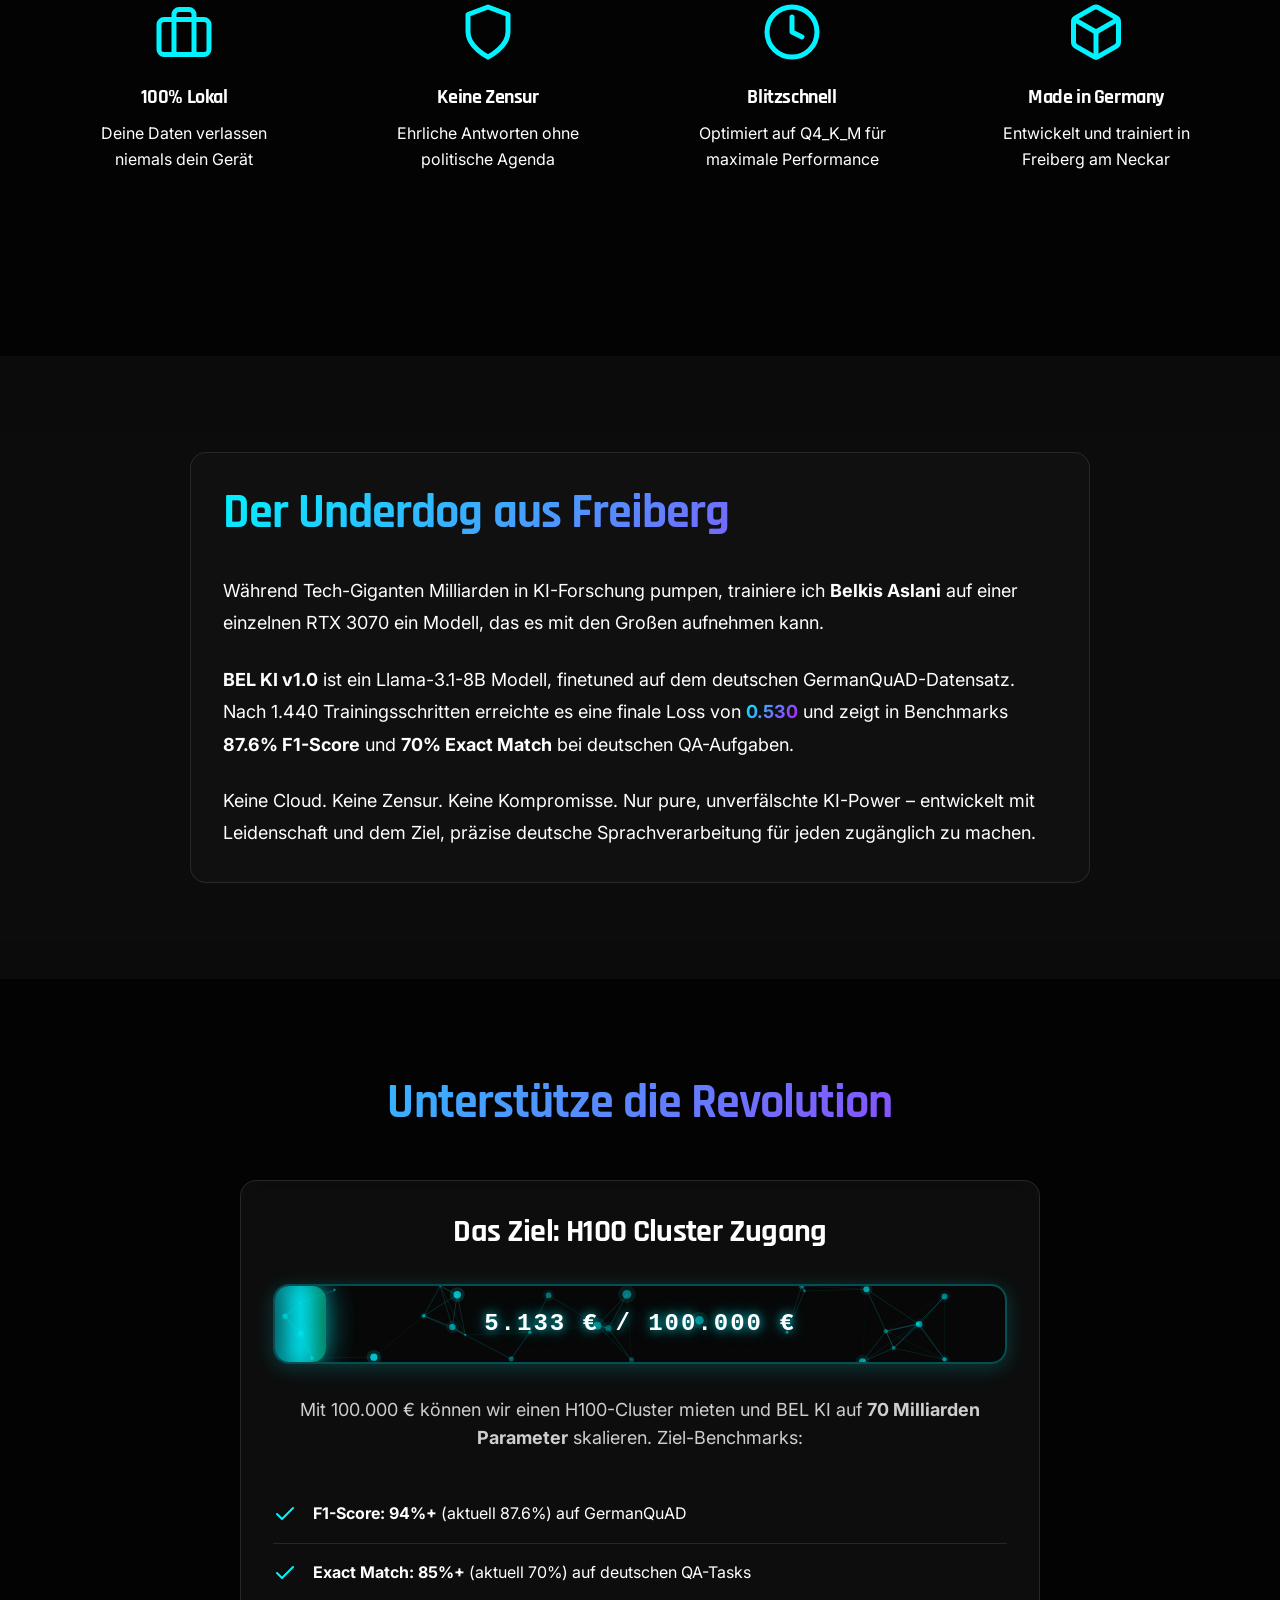
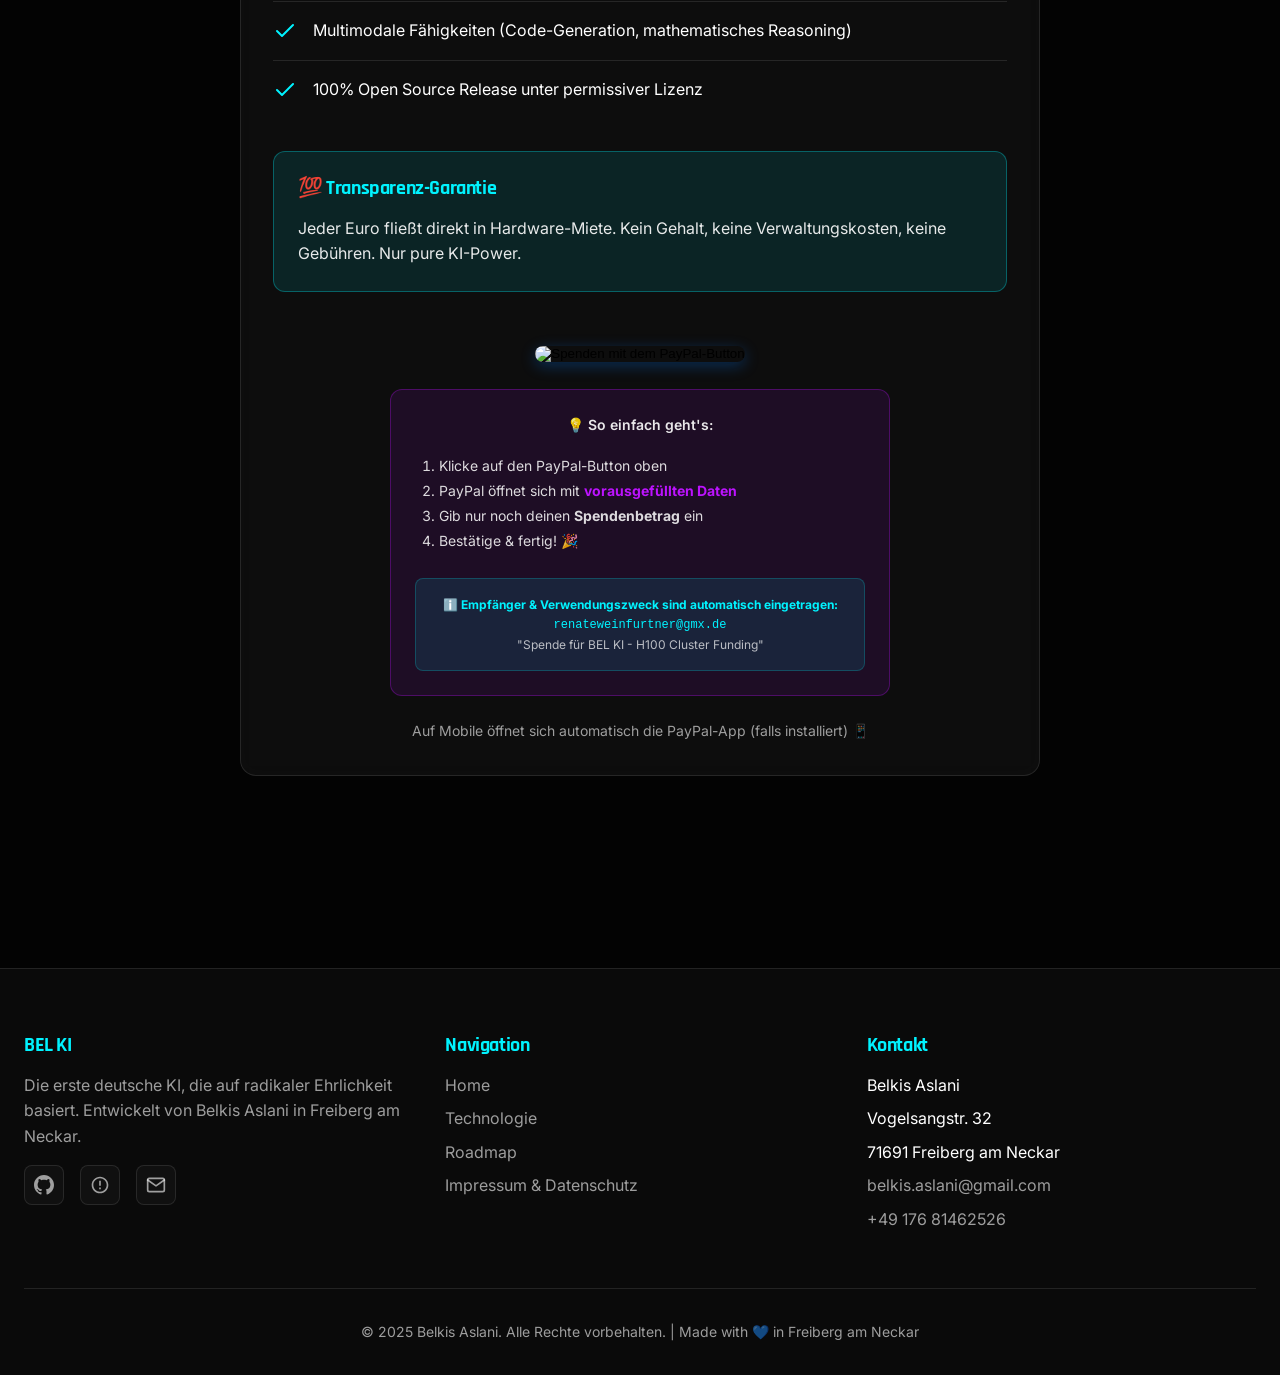
==== commit 958515f3: "feat: Update website with Alpha Version and Live Chat - Add Live Chat (BETA) link to all navigation " ====
--- a/index.html
+++ b/index.html
@@ -69,6 +69,7 @@
         <li><a href="index.html">Home</a></li>
         <li><a href="tech.html">Technologie</a></li>
         <li><a href="roadmap.html">Roadmap</a></li>
+        <li><a href="live-chat.html" style="color: #00f3ff;">Live Chat (BETA)</a></li>
         <li><a href="legal.html">Impressum</a></li>
       </ul>
       <div class="burger-menu" aria-label="Menu Toggle">
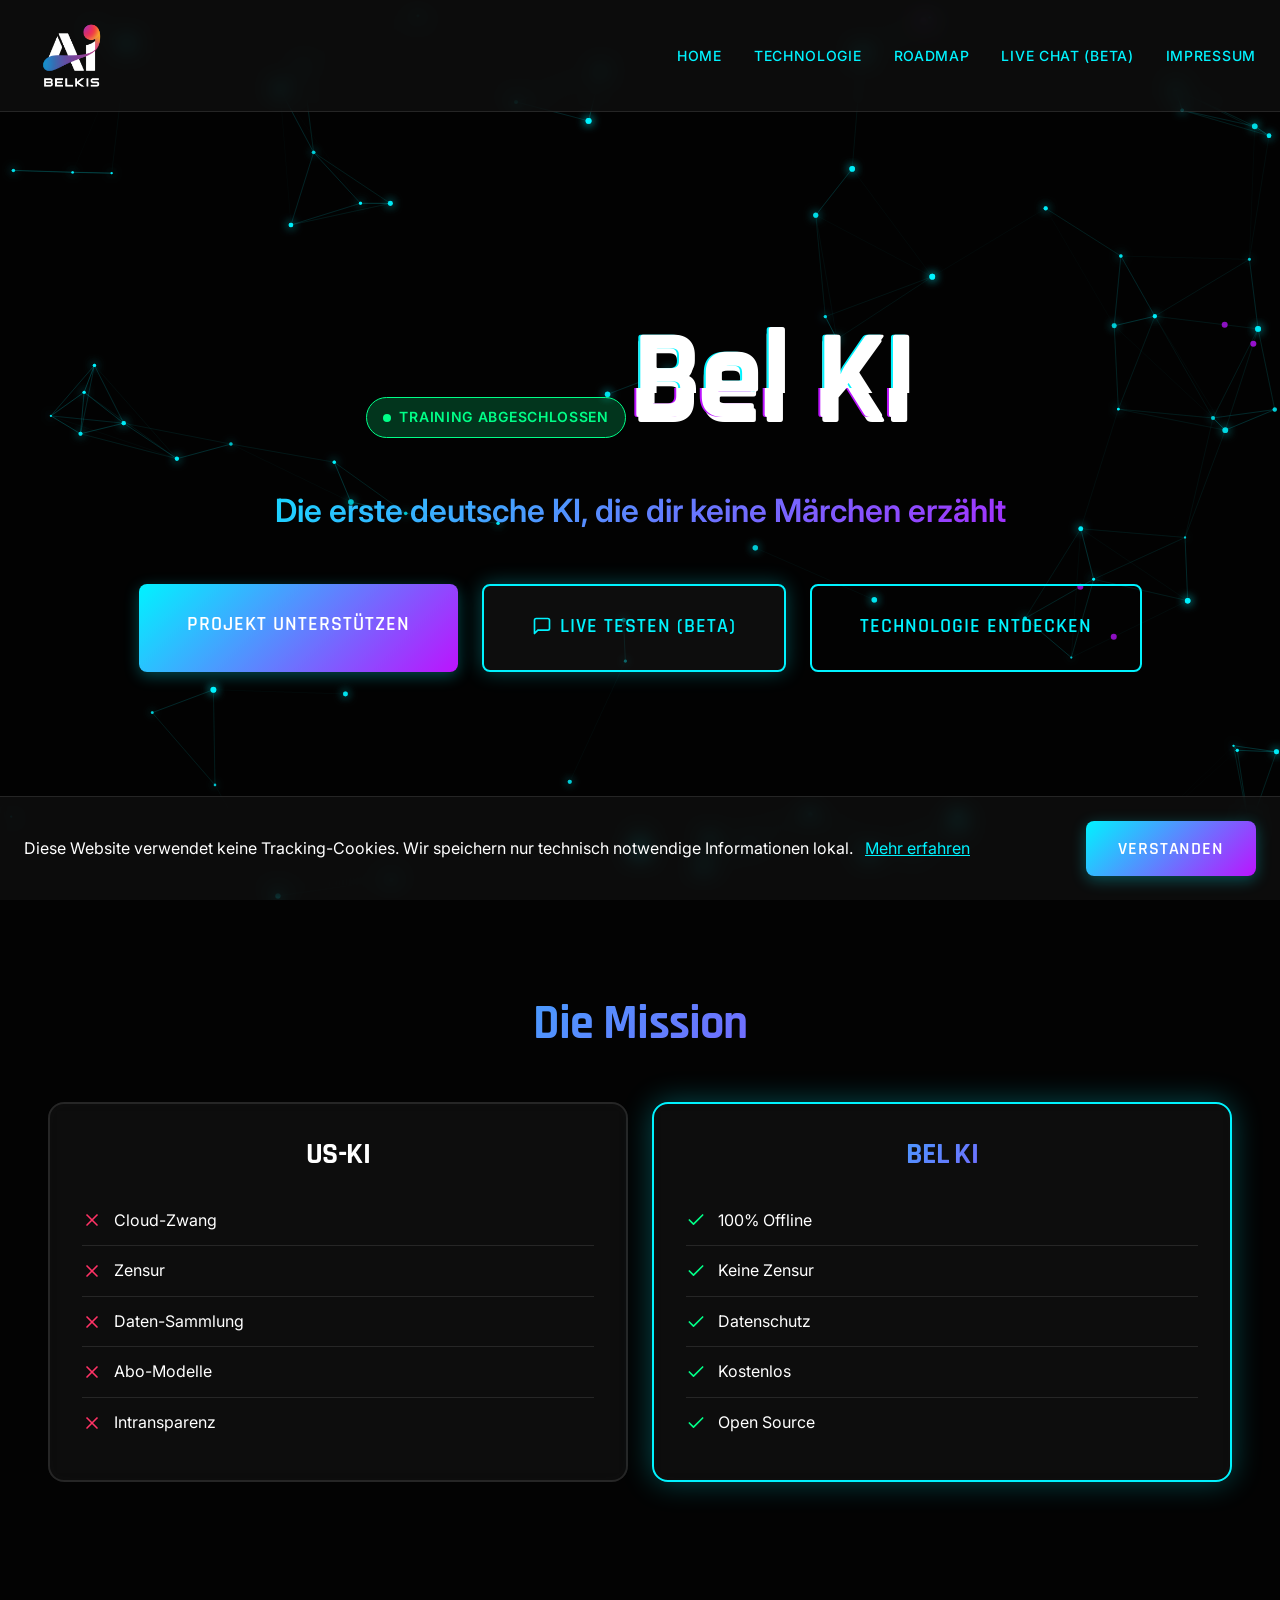
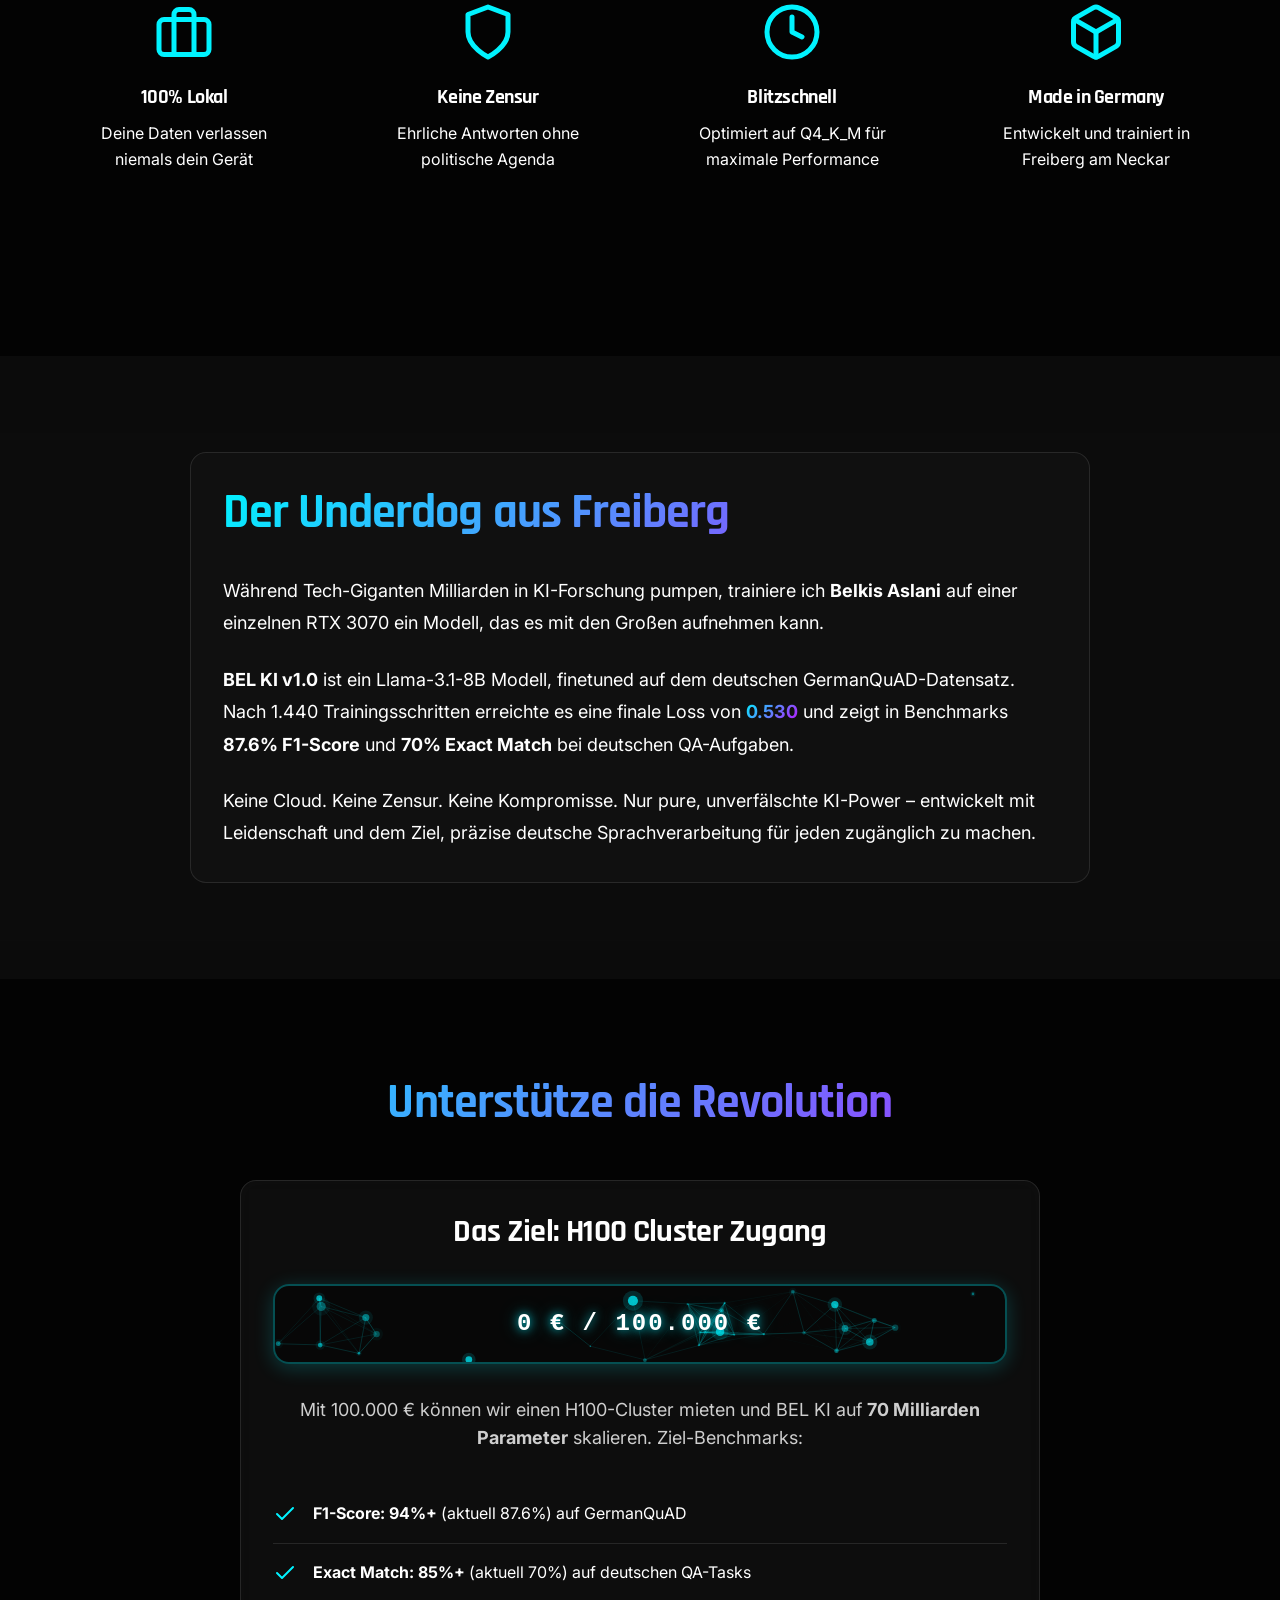
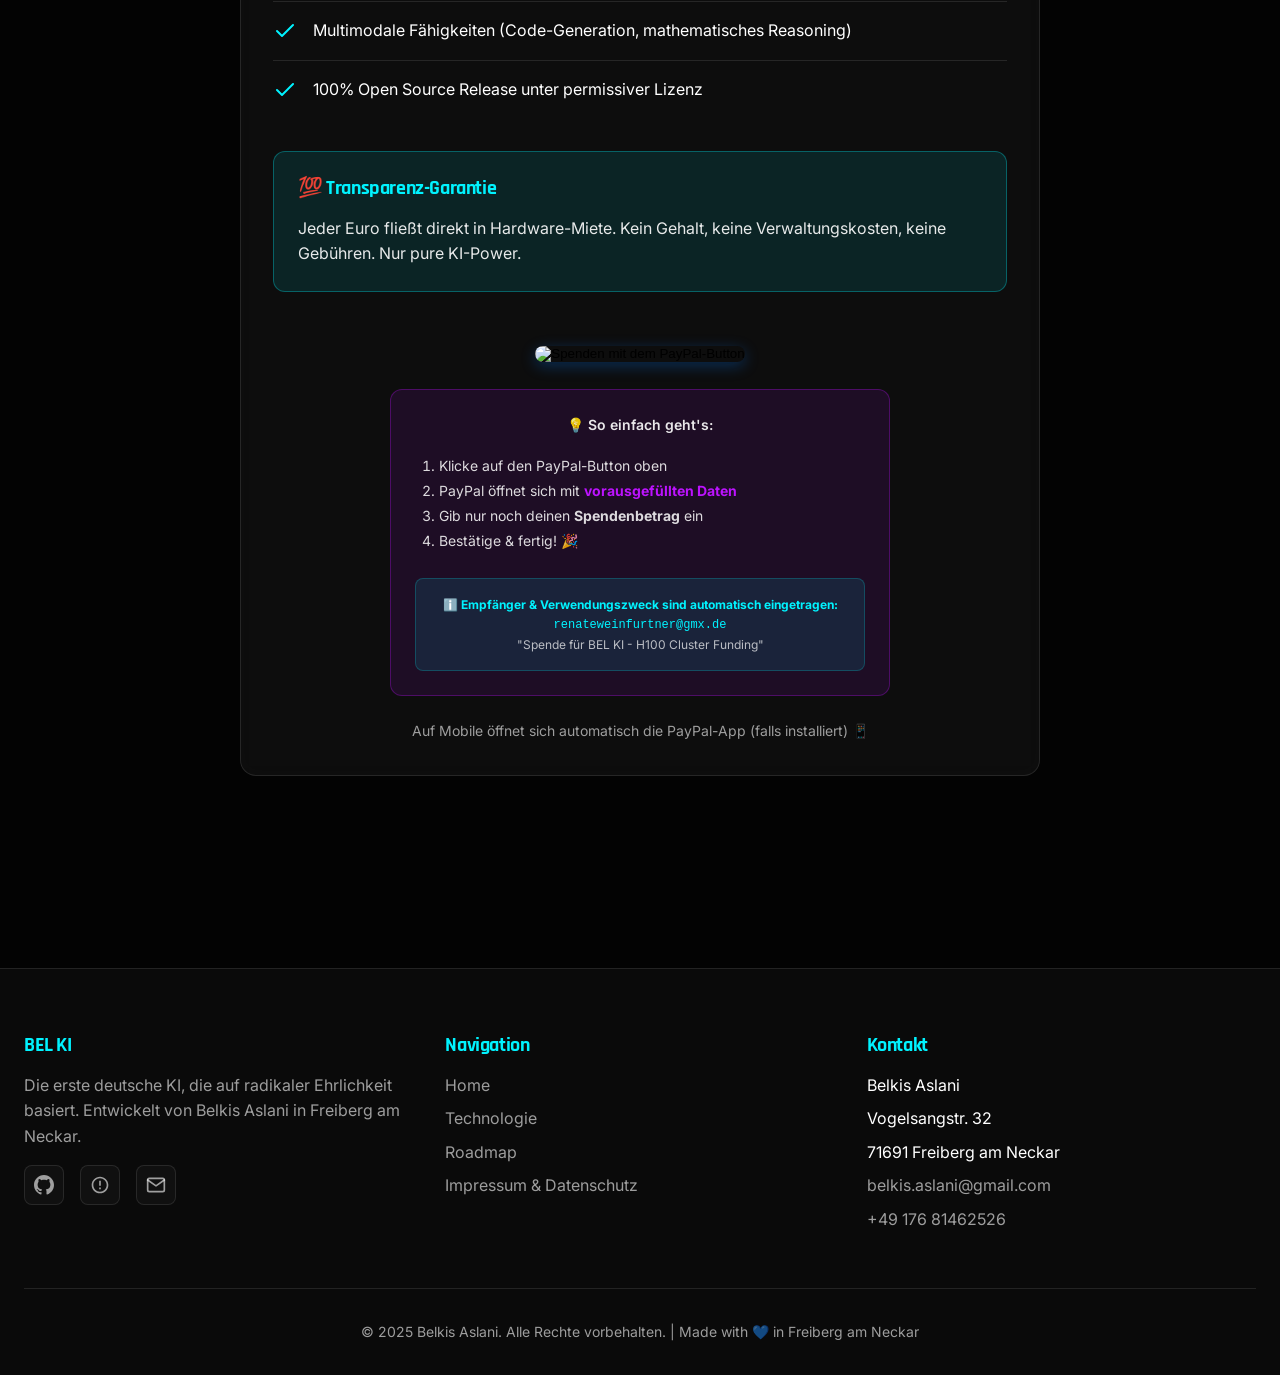
==== commit d5ae2626: "Aktualisieren von index.html" ====
--- a/index.html
+++ b/index.html
@@ -281,8 +281,8 @@
 
         <script>
           (function() {
-            const targetAmount = 7000;
-            const targetPercentage = 7;
+            const targetAmount = 0;
+            const targetPercentage = 0;
             const canvas = document.getElementById('progressCanvas');
             const ctx = canvas.getContext('2d');
             const progressFill = document.getElementById('progressFill');
--- a/assets/css/main.css
+++ b/assets/css/main.css
@@ -878,6 +878,22 @@
   background-clip: text;
 }
 
+/* Timeline Node Pulse Animation */
+.timeline-node.pulse {
+  animation: node-pulse 2s ease-in-out infinite;
+}
+
+@keyframes node-pulse {
+  0%, 100% {
+    box-shadow: 0 0 20px var(--color-success), 0 0 40px var(--color-success);
+    transform: scale(1);
+  }
+  50% {
+    box-shadow: 0 0 30px var(--color-success), 0 0 60px var(--color-success);
+    transform: scale(1.1);
+  }
+}
+
 /* Responsive Typography */
 @media (max-width: 768px) {
   h1 { font-size: var(--text-4xl); }
